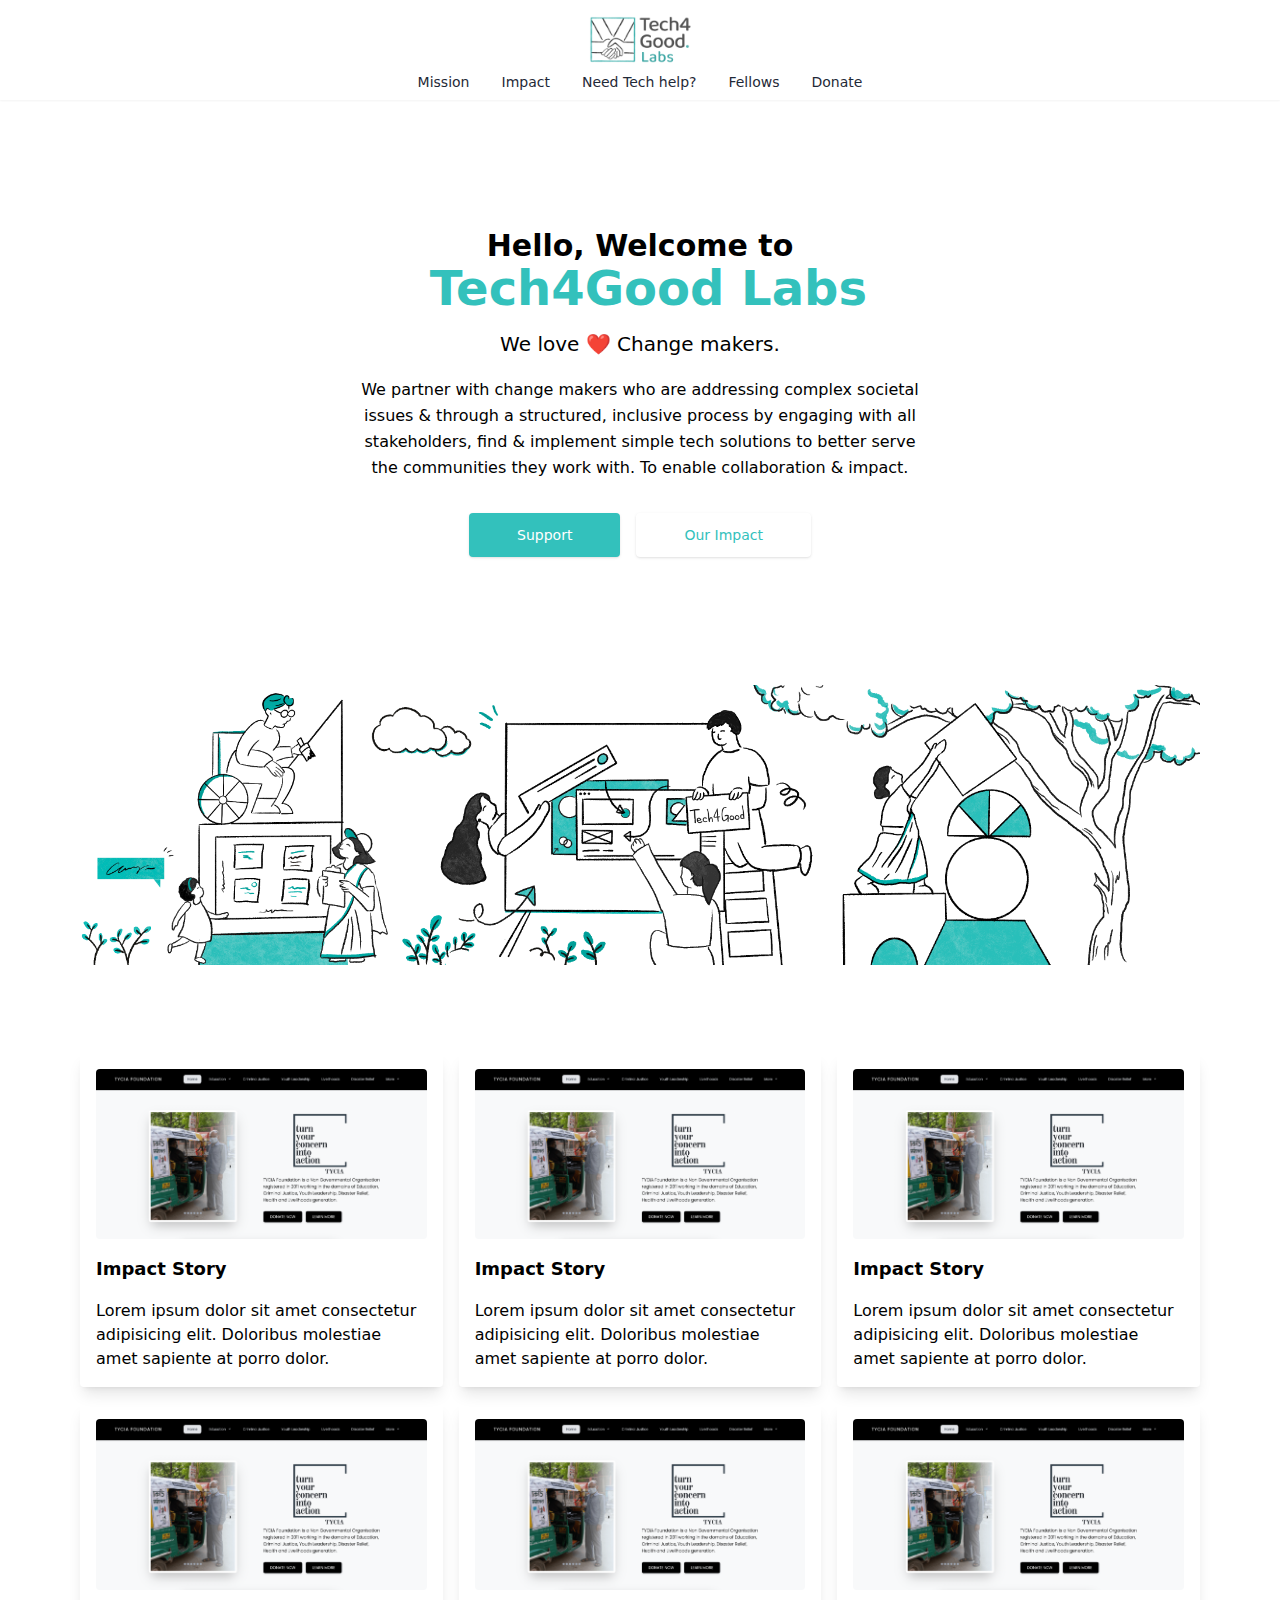
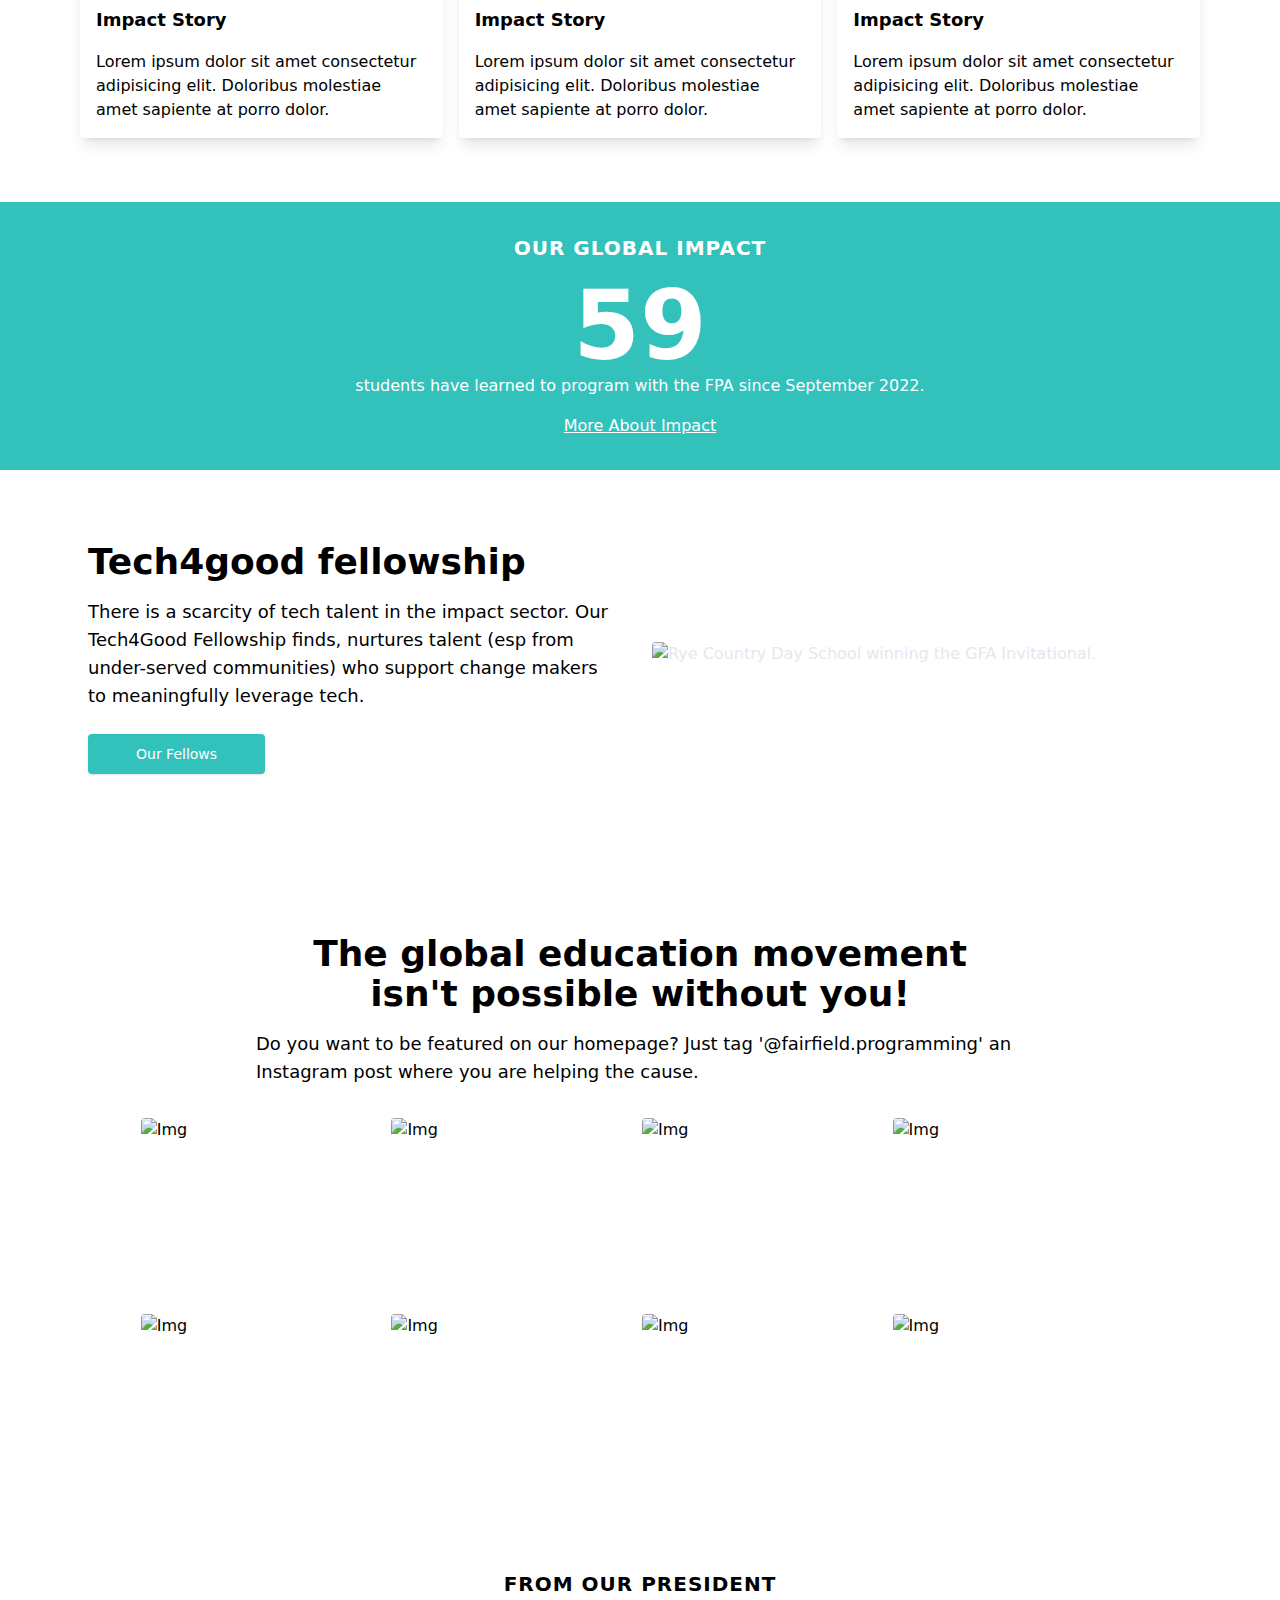
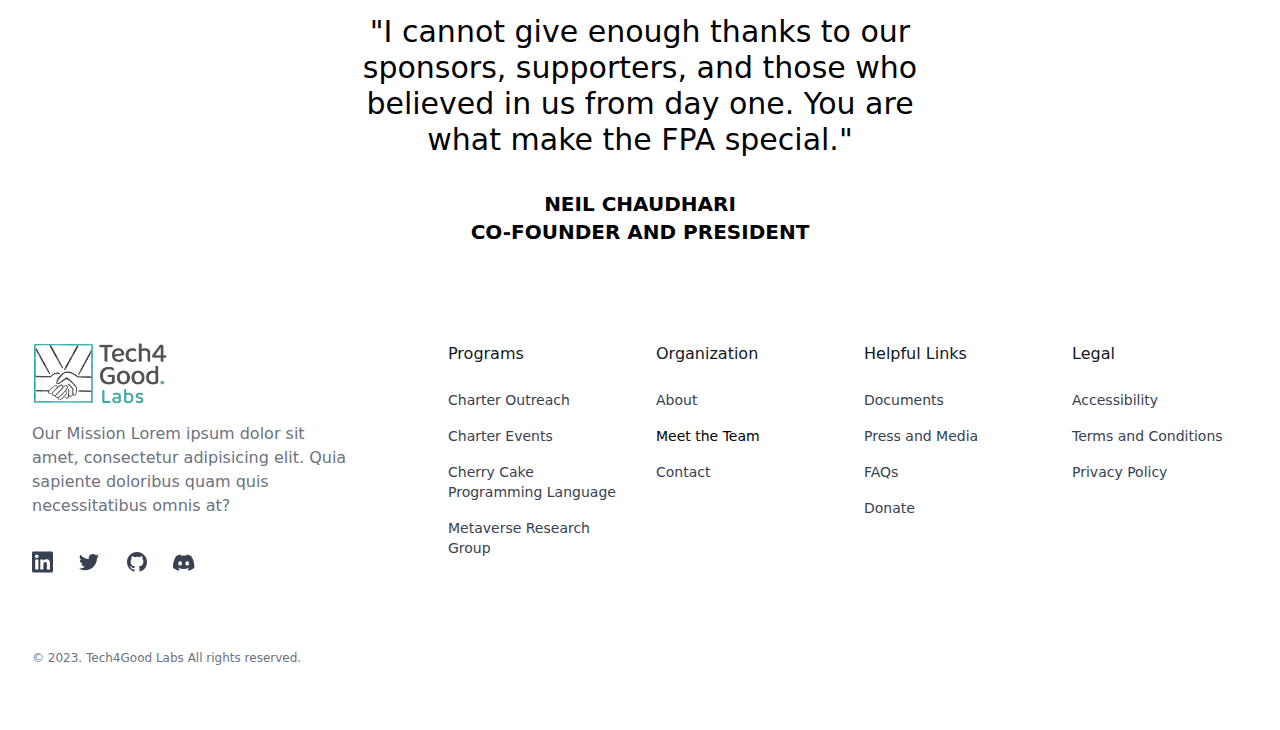
==== index.html @ e4989ae0 "padding" ====
<!doctype html>
<html lang="en">

<head>

  <meta charset="UTF-8">
  <meta http-equiv="X-UA-Compatible" content="IE=edge">
  <meta name="viewport" content="width=device-width, initial-scale=1.0">
  <meta name="description"
    content="" />

  <link href="styles.css" rel="stylesheet">

  <title>T4G</title>
  <link rel="icon" type="image/x-icon" href="public/Img/icon.png" />

</head>

<body>

  <div id="___gatsby">
    <div style="outline:none" tabindex="-1" id="gatsby-focus-wrapper">
      <!-- Header Section  -->

      <header aria-label="Site Header" class="shadow-sm">
        <div class="mx-auto max-w-screen-xl p-2">
          <div class="flex items-center justify-center">
            <a aria-current="page" class="" href="index.html"><img class="h-16 m-0 p-2" src="public/Img/T4G-Logo.png"
                alt="T4G Logo"></a>
          </div>

          <div class="flex items-center justify-center gap-4 lg:gap-10">
            <nav aria-label="Site Nav" class=" gap-4 text-sm font-medium flex md:gap-8">
              <a class="text-gray-800 no-underline" href="about.html">Mission</a>
              <a class="text-gray-800 no-underline" href="impact.html">Impact</a>
              <a class="text-gray-800 no-underline" href="https://t4glabs.discourse.group/" target="_blank">Need Tech
                help?</a>
                <a class="text-gray-800 no-underline" href="team.html" >Fellows</a>

              <a class="text-gray-800 no-underline" href="https://pages.razorpay.com/tech4goodfellowship"
                target="_blank">Donate</a>
            </nav>
          </div>

        </div>
      </header>

      <!-- Header Section  -->

      <main>
        <!-- Hero section  -->
        <section class="py-16">
          <div class="mx-auto max-w-screen-xl px-4 py-16 lg:flex  lg:items-center">
            <div class="mx-auto max-w-xl text-center">
              <h1 class="text-3xl font-extrabold sm:text-4xl ">Hello, Welcome to
                <strong class="font-extrabold text-active sm:block sm:text-5xl text-3xl">&nbsp;Tech4Good Labs</strong>
              </h1>
              <p class="mt-4 sm:text-xl sm:leading-relaxed">We love ❤️ Change makers.</p>
              <p class="mt-4 sm:text-lg sm:leading-relaxed">We partner with change makers who are addressing complex
                societal issues & through a structured, inclusive process by engaging with all stakeholders, find &
                implement simple tech solutions to better serve the communities they work with. To enable collaboration
                & impact.</p>

              <div class="mt-8 flex flex-wrap justify-center gap-4">
                <a class="block w-full rounded bg-active px-12 py-3 text-sm font-medium text-white shadow hover:bg-active focus:outline-none focus:ring active:bg-active sm:w-auto"
                  href="https://t4glabs.discourse.group/">Support</a>

                <a class="block w-full rounded px-12 py-3 text-sm font-medium text-active shadow hover:text-active focus:outline-none focus:ring active:text-active sm:w-auto"
                  href="/impact">Our Impact</a>
              </div>
            </div>
          </div>
        </section>
        <section>
          <div class="max-w-6xl mx-auto  px-4 grid">

            <div class="">
              <img class="w-full rounded" src="./public/Img/cover_v1.PNG" alt="Tech4GoodImg.">
            </div>

          </div>
        </section>
        <!-- Hero section  -->


<!-- Impact section  -->

<section>
  <div class="mx-auto max-w-6xl px-4 pb-8 flex flex-col py-16">

     
      <div class="grid gap-4 grid-cols-1 sm:grid-cols-2 md:grid-cols-3 mt-6">
          <a class="block w-full h-full" href="" target="_blank">
          <div class="rounded shadow-lg p-4 h-full flex flex-col">
              <img src="public/Img/impact-img.png" class= "rounded mb-4">
              <h3 class="text-lg font-bold">Impact Story</h3>

              <p class="text-md mt-4">Lorem ipsum dolor sit amet consectetur adipisicing elit. Doloribus molestiae amet sapiente at porro dolor.</p>
          </div>
          </a>
          <a class="block w-full h-full" href="" target="_blank">
            <div class="rounded shadow-lg p-4 h-full flex flex-col">
                <img src="public/Img/impact-img.png" class= "rounded mb-4">
                <h3 class="text-lg font-bold">Impact Story</h3>
    
                <p class="text-md mt-4">Lorem ipsum dolor sit amet consectetur adipisicing elit. Doloribus molestiae amet sapiente at porro dolor.</p>
            </div>
            </a>
            <a class="block w-full h-full" href="" target="_blank">
              <div class="rounded shadow-lg p-4 h-full flex flex-col">
                  <img src="public/Img/impact-img.png" class= "rounded mb-4">
                  <h3 class="text-lg font-bold">Impact Story</h3>
        
                  <p class="text-md mt-4">Lorem ipsum dolor sit amet consectetur adipisicing elit. Doloribus molestiae amet sapiente at porro dolor.</p>
              </div>
              </a>
              <a class="block w-full h-full" href="" target="_blank">
                <div class="rounded shadow-lg p-4 h-full flex flex-col">
                    <img src="public/Img/impact-img.png" class= "rounded mb-4">
                    <h3 class="text-lg font-bold">Impact Story</h3>
            
                    <p class="text-md mt-4">Lorem ipsum dolor sit amet consectetur adipisicing elit. Doloribus molestiae amet sapiente at porro dolor.</p>
                </div>
                </a>
                <a class="block w-full h-full" href="" target="_blank">
                  <div class="rounded shadow-lg p-4 h-full flex flex-col">
                      <img src="public/Img/impact-img.png" class= "rounded mb-4">
                      <h3 class="text-lg font-bold">Impact Story</h3>
              
                      <p class="text-md mt-4">Lorem ipsum dolor sit amet consectetur adipisicing elit. Doloribus molestiae amet sapiente at porro dolor.</p>
                  </div>
                  </a>    <a class="block w-full h-full" href="" target="_blank">
                    <div class="rounded shadow-lg p-4 h-full flex flex-col">
                        <img src="public/Img/impact-img.png" class= "rounded mb-4">
                        <h3 class="text-lg font-bold">Impact Story</h3>
                
                        <p class="text-md mt-4">Lorem ipsum dolor sit amet consectetur adipisicing elit. Doloribus molestiae amet sapiente at porro dolor.</p>
                    </div>
                    </a>
          
      </div>
  </div>
</section>

<!-- Impact section  -->


        <section class="bg-active w-full px-16 py-8">
          <div class="text-center">
            <h2 class="text-xl uppercase text-white font-bold tracking-wider mb-4">Our Global Impact</h2>
            <p class="text-8xl font-bold text-white">59</p>
            <p class="text-white">students have learned to program with the FPA since September 2022.</p><a
              class="block underline text-white mt-4" href="/impact">More About Impact</a>
          </div>
        </section>

        <section class="p-8 py-16">
          <div
            class="max-w-6xl mx-auto pb-16 px-4 grid grid-cols-1  sm:grid-cols-2 gap-6  justify-center items-center ">

            <div class="w-full p-2">
              <h2 class="font-bold text-4xl mb-4">Tech4good fellowship</h2>
              <p class="mb-2 text-lg">There is a scarcity of tech talent in the impact sector. Our Tech4Good Fellowship
                finds, nurtures talent (esp from under-served communities) who support change makers to meaningfully
                leverage tech.</p>
              <div class="mt-8 w-full">
                <a class=" w-full rounded bg-active px-12 py-3 text-sm font-medium text-white shadow hover:bg-active focus:outline-none   active:bg-active sm:w-auto"
                  href="https://t4glabs.discourse.group/u?cards=no&group=Tech4Good-Fellows&order=likes_received&period=all">Our Fellows</a>
              </div>
            </div>

            <div class=" text-slate-200"><img class="w-full rounded"
                src="https://bairesdev.mo.cloudinary.net/blog/2022/08/portrait-of-a-man-using-a-computer-in-a-modern-office-picture-id1344688156-1.jpg?tx=w_3840,q_auto"
                alt="Rye Country Day School winning the GFA Invitational.">
            </div>
          </div>

        </section>

        <section class="w-full px-4 py-8">
          <div class="max-w-3xl mx-auto mb-8">
            <h2 class="text-4xl max-w-2xl font-bold text-center w-full mb-4 mx-auto">The global education movement isn't
              possible without you!</h2>
            <p class="text-lg">Do you want to be featured on our homepage? Just tag '@fairfield.programming' an
              Instagram post where you are helping the cause.</p>
          </div>
          <div class="w-4/5 mx-auto grid sm:grid-cols-2 md:grid-cols-4 gap-1">
            <a aria-current="page" class="" href="/">
              <img class="rounded h-48 w-full object-cover"
                src="https://encrypted-tbn0.gstatic.com/images?q=tbn:ANd9GcQyBmlz9w34yzwgGfYbVXf6OV5OgppzzOgb1Q&usqp=CAU"
                alt="Img">
            </a>
            <a aria-current="page" class="" href="/">
              <img class="rounded h-48 w-full object-cover"
                src="https://encrypted-tbn0.gstatic.com/images?q=tbn:ANd9GcQyBmlz9w34yzwgGfYbVXf6OV5OgppzzOgb1Q&usqp=CAU"
                alt="Img">
            </a>
            <a aria-current="page" class="" href="/">
              <img class="rounded h-48 w-full object-cover"
                src="https://encrypted-tbn0.gstatic.com/images?q=tbn:ANd9GcQyBmlz9w34yzwgGfYbVXf6OV5OgppzzOgb1Q&usqp=CAU"
                alt="Img">
            </a>
            <a aria-current="page" class="" href="/"> <img class="rounded h-48 w-full object-cover"
                src="https://encrypted-tbn0.gstatic.com/images?q=tbn:ANd9GcQyBmlz9w34yzwgGfYbVXf6OV5OgppzzOgb1Q&usqp=CAU"
                alt="Img">
            </a>
            <a aria-current="page" class="" href="/"> <img class="rounded h-48 w-full object-cover"
                src="https://encrypted-tbn0.gstatic.com/images?q=tbn:ANd9GcQyBmlz9w34yzwgGfYbVXf6OV5OgppzzOgb1Q&usqp=CAU"
                alt="Img">
            </a>
            <a aria-current="page" class="" href="/">
              <img class="rounded h-48 w-full object-cover"
                src="https://encrypted-tbn0.gstatic.com/images?q=tbn:ANd9GcQyBmlz9w34yzwgGfYbVXf6OV5OgppzzOgb1Q&usqp=CAU"
                alt="Img">
            </a>
            <a aria-current="page" class="" href="/"> <img class="rounded h-48 w-full object-cover"
                src="https://encrypted-tbn0.gstatic.com/images?q=tbn:ANd9GcQyBmlz9w34yzwgGfYbVXf6OV5OgppzzOgb1Q&usqp=CAU"
                alt="Img">
            </a>
            <a aria-current="page" class="" href="/">
              <img class="rounded h-48 w-full object-cover"
                src="https://encrypted-tbn0.gstatic.com/images?q=tbn:ANd9GcQyBmlz9w34yzwgGfYbVXf6OV5OgppzzOgb1Q&usqp=CAU"
                alt="Img">
            </a>
          </div>
        </section>
        <section class="bg-white w-full px-16 py-8 flex align-center justify-center">
          <div class="text-center max-w-xl">
            <h2 class="text-xl uppercase text-black font-bold tracking-wider mb-4">From Our President</h2>
            <p class="text-3xl text-black font-light">"I cannot give enough thanks to our sponsors, supporters, and
              those who believed in us from day one. You are what make the FPA special."</p>
            <p class="text-xl font-black text-black mt-8 uppercase">Neil Chaudhari<br><b class="text-xl">Co-Founder and
                President</b></p>
          </div>
        </section>
      </main>


      <!-- Footer Section  -->
      <footer aria-label="Site Footer" class="bg-white">
        <div class="max-w-screen-xl px-4 py-16 mx-auto space-y-8 sm:px-6 lg:space-y-16 lg:px-8">
            <div class="grid grid-cols-1 gap-8 lg:grid-cols-3">
                <div>
                    <div class="text-teal-600"><img class="h-16" src="public/Img/T4G-Logo.png" alt="Tech4Good">
                    </div>
                    <p class="max-w-xs mt-4 text-gray-500 text-base">Our Mission Lorem ipsum dolor sit amet,
                        consectetur adipisicing
                        elit. Quia sapiente doloribus quam quis necessitatibus omnis at?</p>
                    <ul class="flex gap-6 mt-8">
                        <li>
                            <a class="text-gray-700 transition hover:opacity-75"
                                href="https://www.linkedin.com/company/t4glabs/" target="_blank" rel="noopener">
                                <span class="sr-only">Linkedin</span><svg class="sw-6 h-6" aria-hidden="true"
                                    focusable="false" data-prefix="fab" data-icon="linkedin" role="img"
                                    xmlns="http://www.w3.org/2000/svg" viewBox="0 0 448 512" data-fa-i2svg="">
                                    <path fill="currentColor"
                                        d="M416 32H31.9C14.3 32 0 46.5 0 64.3v383.4C0 465.5 14.3 480 31.9 480H416c17.6 0 32-14.5 32-32.3V64.3c0-17.8-14.4-32.3-32-32.3zM135.4 416H69V202.2h66.5V416zm-33.2-243c-21.3 0-38.5-17.3-38.5-38.5S80.9 96 102.2 96c21.2 0 38.5 17.3 38.5 38.5 0 21.3-17.2 38.5-38.5 38.5zm282.1 243h-66.4V312c0-24.8-.5-56.7-34.5-56.7-34.6 0-39.9 27-39.9 54.9V416h-66.4V202.2h63.7v29.2h.9c8.9-16.8 30.6-34.5 62.9-34.5 67.2 0 79.7 44.3 79.7 101.9V416z">
                                    </path>
                                </svg>
                            </a>
                        </li>
                        <li>
                            <a href="https://twitter.com/FairfieldCoding" target="_blank"
                                class="text-gray-700 transition hover:opacity-75"><span
                                    class="sr-only">Twitter</span><svg class="w-6 h-6" fill="currentColor"
                                    viewBox="0 0 24 24" aria-hidden="true">
                                    <path
                                        d="M8.29 20.251c7.547 0 11.675-6.253 11.675-11.675 0-.178 0-.355-.012-.53A8.348 8.348 0 0022 5.92a8.19 8.19 0 01-2.357.646 4.118 4.118 0 001.804-2.27 8.224 8.224 0 01-2.605.996 4.107 4.107 0 00-6.993 3.743 11.65 11.65 0 01-8.457-4.287 4.106 4.106 0 001.27 5.477A4.072 4.072 0 012.8 9.713v.052a4.105 4.105 0 003.292 4.022 4.095 4.095 0 01-1.853.07 4.108 4.108 0 003.834 2.85A8.233 8.233 0 012 18.407a11.616 11.616 0 006.29 1.84">
                                    </path>
                                </svg></a>
                        </li>

                        <li><a href="https://github.com/fairfield-programming/" target="_blank"
                                class="text-gray-700 transition hover:opacity-75"><span
                                    class="sr-only">GitHub</span><svg class="w-6 h-6" fill="currentColor"
                                    viewBox="0 0 24 24" aria-hidden="true">
                                    <path fill-rule="evenodd"
                                        d="M12 2C6.477 2 2 6.484 2 12.017c0 4.425 2.865 8.18 6.839 9.504.5.092.682-.217.682-.483 0-.237-.008-.868-.013-1.703-2.782.605-3.369-1.343-3.369-1.343-.454-1.158-1.11-1.466-1.11-1.466-.908-.62.069-.608.069-.608 1.003.07 1.531 1.032 1.531 1.032.892 1.53 2.341 1.088 2.91.832.092-.647.35-1.088.636-1.338-2.22-.253-4.555-1.113-4.555-4.951 0-1.093.39-1.988 1.029-2.688-.103-.253-.446-1.272.098-2.65 0 0 .84-.27 2.75 1.026A9.564 9.564 0 0112 6.844c.85.004 1.705.115 2.504.337 1.909-1.296 2.747-1.027 2.747-1.027.546 1.379.202 2.398.1 2.651.64.7 1.028 1.595 1.028 2.688 0 3.848-2.339 4.695-4.566 4.943.359.309.678.92.678 1.855 0 1.338-.012 2.419-.012 2.747 0 .268.18.58.688.482A10.019 10.019 0 0022 12.017C22 6.484 17.522 2 12 2z"
                                        clip-rule="evenodd"></path>
                                </svg></a>
                        </li>
                        <li><a href="https://discord.gg/qtu2MXGhcf" target="_blank"
                                class="text-gray-700 transition hover:opacity-75"><span
                                    class="sr-only">Discord</span><svg class="w-8 h-9" fill="currentColor"
                                    viewBox="0 0 24 24" aria-hidden="true">
                                    <path
                                        d="M13.545 2.907a13.227 13.227 0 0 0-3.257-1.011.05.05 0 0 0-.052.025c-.141.25-.297.577-.406.833a12.19 12.19 0 0 0-3.658 0 8.258 8.258 0 0 0-.412-.833.051.051 0 0 0-.052-.025c-1.125.194-2.22.534-3.257 1.011a.041.041 0 0 0-.021.018C.356 6.024-.213 9.047.066 12.032c.001.014.01.028.021.037a13.276 13.276 0 0 0 3.995 2.02.05.05 0 0 0 .056-.019c.308-.42.582-.863.818-1.329a.05.05 0 0 0-.01-.059.051.051 0 0 0-.018-.011 8.875 8.875 0 0 1-1.248-.595.05.05 0 0 1-.02-.066.051.051 0 0 1 .015-.019c.084-.063.168-.129.248-.195a.05.05 0 0 1 .051-.007c2.619 1.196 5.454 1.196 8.041 0a.052.052 0 0 1 .053.007c.08.066.164.132.248.195a.051.051 0 0 1-.004.085 8.254 8.254 0 0 1-1.249.594.05.05 0 0 0-.03.03.052.052 0 0 0 .003.041c.24.465.515.909.817 1.329a.05.05 0 0 0 .056.019 13.235 13.235 0 0 0 4.001-2.02.049.049 0 0 0 .021-.037c.334-3.451-.559-6.449-2.366-9.106a.034.034 0 0 0-.02-.019Zm-8.198 7.307c-.789 0-1.438-.724-1.438-1.612 0-.889.637-1.613 1.438-1.613.807 0 1.45.73 1.438 1.613 0 .888-.637 1.612-1.438 1.612Zm5.316 0c-.788 0-1.438-.724-1.438-1.612 0-.889.637-1.613 1.438-1.613.807 0 1.451.73 1.438 1.613 0 .888-.631 1.612-1.438 1.612Z">
                                    </path>
                                </svg></a>
                        </li>
                    </ul>
                </div>
                <div class="grid grid-cols-1 gap-8 sm:grid-cols-2 lg:col-span-2 lg:grid-cols-4">
                    <div>
                        <p class="font-medium text-gray-900">Programs</p>
                        <nav aria-label="Footer Navigation - Services" class="mt-6">
                            <ul class="space-y-4 text-sm">
                                <li><a class="text-gray-700 transition hover:opacity-75"
                                        href="">Charter Outreach</a></li>
                                <li><a class="text-gray-700 transition hover:opacity-75"
                                        href="">Charter Events</a></li>
                                <li><a class="text-gray-700 transition hover:opacity-75"
                                        href="">Cherry Cake Programming Language</a></li>
                                <li><a class="text-gray-700 transition hover:opacity-75"
                                        href="">Metaverse Research Group</a></li>
                            </ul>
                        </nav>
                    </div>
                    <div>
                        <p class="font-medium text-gray-900">Organization</p>
                        <nav aria-label="Footer Navigation - Organization" class="mt-6">
                            <ul class="space-y-4 text-sm">
                                <li><a class="text-gray-700 transition hover:opacity-75"
                                        href="about.html">About</a></li>
                                <li><a aria-current="page" class="" href="team.html">Meet the Team</a></li>
                                <li><a class="text-gray-700 transition hover:opacity-75"
                                        href="">Contact</a></li>
                            </ul>
                        </nav>
                    </div>
                    <div>
                        <p class="font-medium text-gray-900">Helpful Links</p>
                        <nav aria-label="Footer Navigation - Company" class="mt-6">
                            <ul class="space-y-4 text-sm">
                                <li><a class="text-gray-700 transition hover:opacity-75"
                                        href="documents.html">Documents</a></li>
                                <li><a class="text-gray-700 transition hover:opacity-75" href="">Press and
                                        Media</a></li>
                                <li><a class="text-gray-700 transition hover:opacity-75" href="faq.html">FAQs</a>
                                </li>
                                <li><a class="text-gray-700 transition hover:opacity-75"
                                        href="https://pages.razorpay.com/tech4goodfellowship">Donate</a></li>
                            </ul>
                        </nav>
                    </div>
                    <div>
                        <p class="font-medium text-gray-900">Legal</p>
                        <nav aria-label="Footer Navigation - Legal" class="mt-6">
                            <ul class="space-y-4 text-sm">
                                <li><a class="text-gray-700 transition hover:opacity-75"
                                        href="">Accessibility</a></li>
                                <li><a class="text-gray-700 transition hover:opacity-75" href="">Terms and
                                        Conditions</a></li>
                                <li><a class="text-gray-700 transition hover:opacity-75" href="">Privacy
                                        Policy</a></li>
                            </ul>
                        </nav>
                    </div>
                </div>
            </div>
            <p class="text-xs text-gray-500">© 2023. Tech4Good Labs All rights reserved.</p>

        </div>
    </footer>


      <!-- <footer aria-label="Site Footer" class="bg-white">
        <div class="max-w-screen-xl px-4 py-16 mx-auto space-y-8 sm:px-6 lg:space-y-16 lg:px-8">
          <div class="grid grid-cols-1 gap-8 lg:grid-cols-3">
            <div>
              <div class="text-teal-600"><img class="h-16" src="public/Img/T4G-Logo.png"
                  alt="Tech4Good"></div>
              <p class="max-w-xs mt-4 text-gray-500 text-base">Our Mission Lorem ipsum dolor sit amet, consectetur adipisicing
                elit. Quia sapiente doloribus quam quis necessitatibus omnis at?</p>
              <ul class="flex gap-6 mt-8">
                <li>
                  <a class="text-gray-700 transition hover:opacity-75" href="https://www.linkedin.com/company/t4glabs/"
                    target="_blank" rel="noopener">
                    <span class="sr-only">Linkedin</span><svg class="sw-6 h-6" aria-hidden="true" focusable="false"
                      data-prefix="fab" data-icon="linkedin" role="img" xmlns="http://www.w3.org/2000/svg"
                      viewBox="0 0 448 512" data-fa-i2svg="">
                      <path fill="currentColor"
                        d="M416 32H31.9C14.3 32 0 46.5 0 64.3v383.4C0 465.5 14.3 480 31.9 480H416c17.6 0 32-14.5 32-32.3V64.3c0-17.8-14.4-32.3-32-32.3zM135.4 416H69V202.2h66.5V416zm-33.2-243c-21.3 0-38.5-17.3-38.5-38.5S80.9 96 102.2 96c21.2 0 38.5 17.3 38.5 38.5 0 21.3-17.2 38.5-38.5 38.5zm282.1 243h-66.4V312c0-24.8-.5-56.7-34.5-56.7-34.6 0-39.9 27-39.9 54.9V416h-66.4V202.2h63.7v29.2h.9c8.9-16.8 30.6-34.5 62.9-34.5 67.2 0 79.7 44.3 79.7 101.9V416z">
                      </path>
                    </svg>
                  </a>
                </li>
                <li>
                  <a href="https://twitter.com/FairfieldCoding" target="_blank"
                    class="text-gray-700 transition hover:opacity-75"><span class="sr-only">Twitter</span><svg
                      class="w-6 h-6" fill="currentColor" viewBox="0 0 24 24" aria-hidden="true">
                      <path
                        d="M8.29 20.251c7.547 0 11.675-6.253 11.675-11.675 0-.178 0-.355-.012-.53A8.348 8.348 0 0022 5.92a8.19 8.19 0 01-2.357.646 4.118 4.118 0 001.804-2.27 8.224 8.224 0 01-2.605.996 4.107 4.107 0 00-6.993 3.743 11.65 11.65 0 01-8.457-4.287 4.106 4.106 0 001.27 5.477A4.072 4.072 0 012.8 9.713v.052a4.105 4.105 0 003.292 4.022 4.095 4.095 0 01-1.853.07 4.108 4.108 0 003.834 2.85A8.233 8.233 0 012 18.407a11.616 11.616 0 006.29 1.84">
                      </path>
                    </svg></a>
                </li>

                <li><a href="https://github.com/fairfield-programming/" target="_blank"
                    class="text-gray-700 transition hover:opacity-75"><span class="sr-only">GitHub</span><svg
                      class="w-6 h-6" fill="currentColor" viewBox="0 0 24 24" aria-hidden="true">
                      <path fill-rule="evenodd"
                        d="M12 2C6.477 2 2 6.484 2 12.017c0 4.425 2.865 8.18 6.839 9.504.5.092.682-.217.682-.483 0-.237-.008-.868-.013-1.703-2.782.605-3.369-1.343-3.369-1.343-.454-1.158-1.11-1.466-1.11-1.466-.908-.62.069-.608.069-.608 1.003.07 1.531 1.032 1.531 1.032.892 1.53 2.341 1.088 2.91.832.092-.647.35-1.088.636-1.338-2.22-.253-4.555-1.113-4.555-4.951 0-1.093.39-1.988 1.029-2.688-.103-.253-.446-1.272.098-2.65 0 0 .84-.27 2.75 1.026A9.564 9.564 0 0112 6.844c.85.004 1.705.115 2.504.337 1.909-1.296 2.747-1.027 2.747-1.027.546 1.379.202 2.398.1 2.651.64.7 1.028 1.595 1.028 2.688 0 3.848-2.339 4.695-4.566 4.943.359.309.678.92.678 1.855 0 1.338-.012 2.419-.012 2.747 0 .268.18.58.688.482A10.019 10.019 0 0022 12.017C22 6.484 17.522 2 12 2z"
                        clip-rule="evenodd"></path>
                    </svg></a>
                </li>
                <li><a href="https://discord.gg/qtu2MXGhcf" target="_blank"
                    class="text-gray-700 transition hover:opacity-75"><span class="sr-only">Discord</span><svg
                      class="w-8 h-9" fill="currentColor" viewBox="0 0 24 24" aria-hidden="true">
                      <path
                        d="M13.545 2.907a13.227 13.227 0 0 0-3.257-1.011.05.05 0 0 0-.052.025c-.141.25-.297.577-.406.833a12.19 12.19 0 0 0-3.658 0 8.258 8.258 0 0 0-.412-.833.051.051 0 0 0-.052-.025c-1.125.194-2.22.534-3.257 1.011a.041.041 0 0 0-.021.018C.356 6.024-.213 9.047.066 12.032c.001.014.01.028.021.037a13.276 13.276 0 0 0 3.995 2.02.05.05 0 0 0 .056-.019c.308-.42.582-.863.818-1.329a.05.05 0 0 0-.01-.059.051.051 0 0 0-.018-.011 8.875 8.875 0 0 1-1.248-.595.05.05 0 0 1-.02-.066.051.051 0 0 1 .015-.019c.084-.063.168-.129.248-.195a.05.05 0 0 1 .051-.007c2.619 1.196 5.454 1.196 8.041 0a.052.052 0 0 1 .053.007c.08.066.164.132.248.195a.051.051 0 0 1-.004.085 8.254 8.254 0 0 1-1.249.594.05.05 0 0 0-.03.03.052.052 0 0 0 .003.041c.24.465.515.909.817 1.329a.05.05 0 0 0 .056.019 13.235 13.235 0 0 0 4.001-2.02.049.049 0 0 0 .021-.037c.334-3.451-.559-6.449-2.366-9.106a.034.034 0 0 0-.02-.019Zm-8.198 7.307c-.789 0-1.438-.724-1.438-1.612 0-.889.637-1.613 1.438-1.613.807 0 1.45.73 1.438 1.613 0 .888-.637 1.612-1.438 1.612Zm5.316 0c-.788 0-1.438-.724-1.438-1.612 0-.889.637-1.613 1.438-1.613.807 0 1.451.73 1.438 1.613 0 .888-.631 1.612-1.438 1.612Z">
                      </path>
                    </svg></a>
                </li>
              </ul>
            </div>
            <div class="grid grid-cols-1 gap-8 sm:grid-cols-2 lg:col-span-2 lg:grid-cols-3">
              <div>
                <p class="font-medium text-gray-900">Contact</p>
                <nav aria-label="Footer Navigation - Services" class="mt-6">
                  <p class="max-w-xs mt-4 text-gray-700 text-sm">T4G IMPACT TECH FOUNDATION, 91 Springboard Business Hub
                  </p>
                  <p class="max-w-xs mt-4 text-gray-700 text-sm">Private Limited, 45/3, 1st Floor, Gopala Krishna</p>
                  <p class="max-w-xs mt-4 text-gray-700 text-sm">Complex, Residency Road, Bangalore – 560 025 </p>
                  <p class="max-w-xs mt-4 text-gray-900 text-base">Reach us at </p>
                  <p class="max-w-xs text-gray-700 text-sm"> arunabha@t4glabs.org .</p>

                </nav>
              </div>

              <div>
                <p class="font-medium text-gray-900">Helpful Links</p>
                <nav aria-label="Footer Navigation - Legal" class="mt-6">
                  <ul class="space-y-4 text-sm">
                    <li><a class="text-gray-700 transition hover:opacity-75"
                        href="https://t4glabs.discourse.group/">Join Tech4Good forum</a>
                    </li>
                    <li><a class="text-gray-700 transition hover:opacity-75"
                        href="https://t4glabs.discourse.group/u?cards=yes&group=Tech4Good-Fellows">Meet Tech4Good
                        fellows</a></li>
                    <li><a class="text-gray-700 transition hover:opacity-75"
                        href="https://t4glabs.frappe.cloud/">Earlier Website Version</a></li>

                    <li><a class="text-gray-700 transition hover:opacity-75" href="https://www.pupilfirst.org/">Thank U
                        pupilfirst Team</a></li>
                    <li><a class="text-gray-700 transition hover:opacity-75"
                        href="https://pages.razorpay.com/tech4goodfellowship">Donate</a></li>
                  </ul>
                </nav>
              </div>

              <div>
                <p class="font-medium text-gray-900">Legal</p>
                <nav aria-label="Footer Navigation - Legal" class="mt-6">
                  <ul class="space-y-4 text-sm">
                    <li><a class="text-gray-700 transition hover:opacity-75" href="/accessibility">Accessibility</a>
                    </li>
                    <li><a class="text-gray-700 transition hover:opacity-75" href="/terms">Terms and Conditions</a></li>
                    <li><a class="text-gray-700 transition hover:opacity-75" href="/privacy">Privacy Policy</a></li>
                  </ul>
                </nav>
              </div>

            </div>
          </div>
          <p class="text-xs text-gray-500">© 2023. Tech4Good Labs All rights reserved.</p>
        </div>
      </footer> -->
      <!-- Footer Section  -->

    </div>
    <div id="gatsby-announcer"
      style="position:absolute;top:0;width:1px;height:1px;padding:0;overflow:hidden;clip:rect(0, 0, 0, 0);white-space:nowrap;border:0"
      aria-live="assertive" aria-atomic="true">Navigated to With Your Help,&nbsp;Everyone Can Learn.</div>
  </div>
</body>




</html>
---- styles.css ----
*,
:after,
:before {
    border: 0 solid #e5e7eb;
    box-sizing: border-box
}

:after,
:before {
    --tw-content: ""
}

html {
    -webkit-text-size-adjust: 100%;
    font-feature-settings: normal;
    font-family: ui-sans-serif, system-ui, -apple-system, BlinkMacSystemFont, Segoe UI, Roboto, Helvetica Neue, Arial, Noto Sans, sans-serif, Apple Color Emoji, Segoe UI Emoji, Segoe UI Symbol, Noto Color Emoji;
    line-height: 1.5;
    -moz-tab-size: 4;
    -o-tab-size: 4;
    tab-size: 4
}

body {
    line-height: inherit;
    margin: 0
}

hr {
    border-top-width: 1px;
    color: inherit;
    height: 0
}

abbr:where([title]) {
    -webkit-text-decoration: underline dotted;
    text-decoration: underline dotted
}

h1,
h2,
h3,
h4,
h5,
h6 {
    font-size: inherit;
    font-weight: inherit
}

a {
    color: inherit;
    text-decoration: inherit
}

b,
strong {
    font-weight: bolder
}

code,
kbd,
pre,
samp {
    font-family: ui-monospace, SFMono-Regular, Menlo, Monaco, Consolas, Liberation Mono, Courier New, monospace;
    font-size: 1em
}

small {
    font-size: 80%
}

sub,
sup {
    font-size: 75%;
    line-height: 0;
    position: relative;
    vertical-align: baseline
}

sub {
    bottom: -.25em
}

sup {
    top: -.5em
}

table {
    border-collapse: collapse;
    border-color: inherit;
    text-indent: 0
}

button,
input,
optgroup,
select,
textarea {
    color: inherit;
    font-family: inherit;
    font-size: 100%;
    font-weight: inherit;
    line-height: inherit;
    margin: 0;
    padding: 0
}

button,
select {
    text-transform: none
}

[type=button],
[type=reset],
[type=submit],
button {
    -webkit-appearance: button;
    background-color: transparent;
    background-image: none
}

:-moz-focusring {
    outline: auto
}

:-moz-ui-invalid {
    box-shadow: none
}

progress {
    vertical-align: baseline
}

::-webkit-inner-spin-button,
::-webkit-outer-spin-button {
    height: auto
}

[type=search] {
    -webkit-appearance: textfield;
    outline-offset: -2px
}

::-webkit-search-decoration {
    -webkit-appearance: none
}

::-webkit-file-upload-button {
    -webkit-appearance: button;
    font: inherit
}

summary {
    display: list-item
}

blockquote,
dd,
dl,
figure,
h1,
h2,
h3,
h4,
h5,
h6,
hr,
p,
pre {
    margin: 0
}

fieldset {
    margin: 0
}

fieldset,
legend {
    padding: 0
}

menu,
ol,
ul {
    list-style: none;
    margin: 0;
    padding: 0
}

textarea {
    resize: vertical
}

input::-moz-placeholder,
textarea::-moz-placeholder {
    color: #9ca3af;
    opacity: 1
}

input::placeholder,
textarea::placeholder {
    color: #9ca3af;
    opacity: 1
}

[role=button],
button {
    cursor: pointer
}

:disabled {
    cursor: default
}

audio,
canvas,
embed,
iframe,
img,
object,
svg,
video {
    display: block;
    vertical-align: middle
}

img,
video {
    height: auto;
    max-width: 100%
}

[hidden] {
    display: none
}

*,
:after,
:before {
    --tw-border-spacing-x: 0;
    --tw-border-spacing-y: 0;
    --tw-translate-x: 0;
    --tw-translate-y: 0;
    --tw-rotate: 0;
    --tw-skew-x: 0;
    --tw-skew-y: 0;
    --tw-scale-x: 1;
    --tw-scale-y: 1;
    --tw-pan-x: ;
    --tw-pan-y: ;
    --tw-pinch-zoom: ;
    --tw-scroll-snap-strictness: proximity;
    --tw-ordinal: ;
    --tw-slashed-zero: ;
    --tw-numeric-figure: ;
    --tw-numeric-spacing: ;
    --tw-numeric-fraction: ;
    --tw-ring-inset: ;
    --tw-ring-offset-width: 0px;
    --tw-ring-offset-color: #fff;
    --tw-ring-color: rgba(59, 130, 246, .5);
    --tw-ring-offset-shadow: 0 0 #0000;
    --tw-ring-shadow: 0 0 #0000;
    --tw-shadow: 0 0 #0000;
    --tw-shadow-colored: 0 0 #0000;
    --tw-blur: ;
    --tw-brightness: ;
    --tw-contrast: ;
    --tw-grayscale: ;
    --tw-hue-rotate: ;
    --tw-invert: ;
    --tw-saturate: ;
    --tw-sepia: ;
    --tw-drop-shadow: ;
    --tw-backdrop-blur: ;
    --tw-backdrop-brightness: ;
    --tw-backdrop-contrast: ;
    --tw-backdrop-grayscale: ;
    --tw-backdrop-hue-rotate: ;
    --tw-backdrop-invert: ;
    --tw-backdrop-opacity: ;
    --tw-backdrop-saturate: ;
    --tw-backdrop-sepia:
}

::backdrop {
    --tw-border-spacing-x: 0;
    --tw-border-spacing-y: 0;
    --tw-translate-x: 0;
    --tw-translate-y: 0;
    --tw-rotate: 0;
    --tw-skew-x: 0;
    --tw-skew-y: 0;
    --tw-scale-x: 1;
    --tw-scale-y: 1;
    --tw-pan-x: ;
    --tw-pan-y: ;
    --tw-pinch-zoom: ;
    --tw-scroll-snap-strictness: proximity;
    --tw-ordinal: ;
    --tw-slashed-zero: ;
    --tw-numeric-figure: ;
    --tw-numeric-spacing: ;
    --tw-numeric-fraction: ;
    --tw-ring-inset: ;
    --tw-ring-offset-width: 0px;
    --tw-ring-offset-color: #fff;
    --tw-ring-color: rgba(55, 223, 226, 0.5);
    --tw-ring-offset-shadow: 0 0 #0000;
    --tw-ring-shadow: 0 0 #0000;
    --tw-shadow: 0 0 #0000;
    --tw-shadow-colored: 0 0 #0000;
    --tw-blur: ;
    --tw-brightness: ;
    --tw-contrast: ;
    --tw-grayscale: ;
    --tw-hue-rotate: ;
    --tw-invert: ;
    --tw-saturate: ;
    --tw-sepia: ;
    --tw-drop-shadow: ;
    --tw-backdrop-blur: ;
    --tw-backdrop-brightness: ;
    --tw-backdrop-contrast: ;
    --tw-backdrop-grayscale: ;
    --tw-backdrop-hue-rotate: ;
    --tw-backdrop-invert: ;
    --tw-backdrop-opacity: ;
    --tw-backdrop-saturate: ;
    --tw-backdrop-sepia:
}

.sr-only {
    clip: rect(0, 0, 0, 0);
    border-width: 0;
    height: 1px;
    margin: -1px;
    overflow: hidden;
    padding: 0;
    position: absolute;
    white-space: nowrap;
    width: 1px
}

.pointer-events-none {
    pointer-events: none
}

.absolute {
    position: absolute
}

.relative {
    position: relative
}

.inset-y-0 {
    bottom: 0;
    top: 0
}

.left-0 {
    left: 0
}

.m-4 {
    margin: 1rem
}

.m-0 {
    margin: 0
}

.my-2 {
    margin-bottom: .5rem;
    margin-top: .5rem
}

.mx-auto {
    margin-left: auto;
    margin-right: auto
}

.ml-1 {
    margin-left: .25rem
}

.mt-4 {
    margin-top: 1rem
}

.mb-4 {
    margin-bottom: 1rem
}

.ml-1\.5 {
    margin-left: .375rem
}

.mb-2 {
    margin-bottom: .5rem
}

.mt-8 {
    margin-top: 2rem
}

.mt-16 {
    margin-top: 4rem
}

.mb-8 {
    margin-bottom: 2rem
}

.mb-16 {
    margin-bottom: 4rem
}

.mt-6 {
    margin-top: 1.5rem
}

.block {
    display: block
}

.flex {
    display: flex
}

.grid {
    display: grid
}

.hidden {
    display: none
}

.h-5 {
    height: 1.25rem
}

.h-full {
    height: 100%
}

.h-48 {
    height: 12rem
}

.h-16 {
    height: 4rem
}

.h-6 {
    height: 1.5rem
}

.h-9 {
    height: 2.25rem
}

.w-full {
    width: 100%
}

.w-5 {
    width: 1.25rem
}

.w-1\/3 {
    width: 33.333333%
}

.w-4\/5 {
    width: 80%
}

.w-\[20rem\] {
    width: 20rem
}

.w-2\/3 {
    width: 66.666667%
}

.w-6 {
    width: 1.5rem
}

.w-8 {
    width: 2rem
}

.w-min {
    width: -moz-min-content;
    width: min-content
}

.w-1\/2 {
    width: 50%
}

.max-w-sm {
    max-width: 24rem
}

.max-w-screen-xl {
    max-width: 1280px
}

.max-w-4xl {
    max-width: 56rem
}

.max-w-6xl {
    max-width: 72rem
}

.max-w-5xl {
    max-width: 64rem
}

.max-w-xl {
    max-width: 36rem
}

.max-w-3xl {
    max-width: 48rem
}

.max-w-2xl {
    max-width: 42rem
}

.max-w-xs {
    max-width: 20rem
}

.flex-shrink-0 {
    flex-shrink: 0
}

.cursor-pointer {
    cursor: pointer
}

.list-disc {
    list-style-type: disc
}

.grid-cols-1 {
    grid-template-columns: repeat(1, minmax(0, 1fr))
}

.flex-row {
    flex-direction: row
}

.flex-col {
    flex-direction: column
}

.flex-wrap {
    flex-wrap: wrap
}

.items-center {
    align-items: center
}

.justify-center {
    justify-content: center
}

.justify-between {
    justify-content: space-between
}

.gap-4 {
    gap: 1rem
}

.gap-8 {
    gap: 2rem
}

.gap-1 {
    gap: .25rem
}

.gap-6 {
    gap: 1.5rem
}

.space-y-4>:not([hidden])~:not([hidden]) {
    --tw-space-y-reverse: 0;
    margin-bottom: calc(1rem*var(--tw-space-y-reverse));
    margin-top: calc(1rem*(1 - var(--tw-space-y-reverse)))
}

.space-y-8>:not([hidden])~:not([hidden]) {
    --tw-space-y-reverse: 0;
    margin-bottom: calc(2rem*var(--tw-space-y-reverse));
    margin-top: calc(2rem*(1 - var(--tw-space-y-reverse)))
}

.overflow-hidden {
    overflow: hidden
}

.rounded {
    border-radius: .25rem
}

.rounded-lg {
    border-radius: .5rem
}

.rounded-full {
    border-radius: 9999px
}

.border {
    border-width: 1px
}

.border-b-2 {
    border-bottom-width: 2px
}

.border-gray-300 {
    --tw-border-opacity: 1;
    border-color: rgb(209 213 219/var(--tw-border-opacity))
}

.bg-gray-50 {
    --tw-bg-opacity: 1;
    background-color: rgb(249 250 251/var(--tw-bg-opacity))
}

.bg-active {
    --tw-bg-opacity: 1;
    /* background-color: rgb(79 113 237/var(--tw-bg-opacity)) */
    background-color: #33C1BC;
}

.bg-white {
    --tw-bg-opacity: 1;
    background-color: rgb(255 255 255/var(--tw-bg-opacity))
}

.bg-slate-100 {
    --tw-bg-opacity: 1;
    background-color: rgb(241 245 249/var(--tw-bg-opacity))
}

.object-cover {
    -o-object-fit: cover;
    object-fit: cover
}

.p-4 {
    padding: 1rem
}

.p-2\.5 {
    padding: .625rem
}

.p-2 {
    padding: .5rem
}

.p-8 {
    padding: 2rem
}

.p-0 {
    padding: 0
}

.px-6 {
    padding-left: 1.5rem;
    padding-right: 1.5rem
}

.py-4 {
    padding-bottom: 1rem;
    padding-top: 1rem
}

.px-4 {
    padding-left: 1rem;
    padding-right: 1rem
}

.py-48 {
    padding-bottom: 12rem;
    padding-top: 12rem
}

.py-16 {
    padding-bottom: 4rem;
    padding-top: 4rem
}

.px-12 {
    padding-left: 3rem;
    padding-right: 3rem
}

.py-3 {
    padding-bottom: .75rem;
    padding-top: .75rem
}

.px-16 {
    padding-left: 4rem;
    padding-right: 4rem
}

.py-8 {
    padding-bottom: 2rem;
    padding-top: 2rem
}

.pb-16 {
    padding-bottom: 4rem
}

.pl-3 {
    padding-left: .75rem
}

.pl-10 {
    padding-left: 2.5rem
}

.text-center {
    text-align: center
}

.text-6xl {
    font-size: 3.75rem;
    line-height: 1
}

.text-lg {
    font-size: 1.125rem;
    line-height: 1.75rem
}

.text-3xl {
    font-size: 1.875rem;
    line-height: 2.25rem
}

.text-xl {
    font-size: 1.25rem;
    line-height: 1.75rem
}

.text-4xl {
    font-size: 2.25rem;
    line-height: 2.5rem
}

.text-sm {
    font-size: .875rem;
    line-height: 1.25rem
}

.text-8xl {
    font-size: 6rem;
    line-height: 1
}

.text-xs {
    font-size: .75rem;
    line-height: 1rem
}

.text-2xl {
    font-size: 1.5rem;
    line-height: 2rem
}

.font-light {
    font-weight: 300
}

.font-medium {
    font-weight: 500
}

.font-extrabold {
    font-weight: 800
}

.font-bold {
    font-weight: 700
}

.font-black {
    font-weight: 900
}

.uppercase {
    text-transform: uppercase
}

.leading-relaxed {
    line-height: 1.625
}

.tracking-wider {
    letter-spacing: .05em
}

.text-gray-500 {
    --tw-text-opacity: 1;
    color: rgb(107 114 128/var(--tw-text-opacity))
}

.text-gray-800 {
    --tw-text-opacity: 1;
    color: rgb(31 41 55/var(--tw-text-opacity))
}

.text-orange-400 {
    --tw-text-opacity: 1;
    color: rgb(251 146 60/var(--tw-text-opacity))
}

.text-sky-400 {
    --tw-text-opacity: 1;
    color: rgb(56 189 248/var(--tw-text-opacity))
}

.text-gray-900 {
    --tw-text-opacity: 1;
    color: rgb(17 24 39/var(--tw-text-opacity))
}

.text-gray-700 {
    --tw-text-opacity: 1;
    color: rgb(55 65 81/var(--tw-text-opacity))
}

.text-white {
    --tw-text-opacity: 1;
    color: rgb(255 255 255/var(--tw-text-opacity))
}

.text-active {
    --tw-text-opacity: 1;
    color: #33C1BC;
    /* color: rgb(79 113 237/var(--tw-text-opacity)) */
}

.text-slate-200 {
    --tw-text-opacity: 1;
    color: rgb(226 232 240/var(--tw-text-opacity))
}

.text-black {
    --tw-text-opacity: 1;
    color: rgb(0 0 0/var(--tw-text-opacity))
}

.text-teal-600 {
    --tw-text-opacity: 1;
    color: rgb(13 148 136/var(--tw-text-opacity))
}

.text-opacity-75 {
    --tw-text-opacity: 0.75
}

.underline {
    text-decoration-line: underline
}

.no-underline {
    text-decoration-line: none
}

.shadow-lg {
    --tw-shadow: 0 10px 15px -3px rgba(0, 0, 0, .1), 0 4px 6px -4px rgba(0, 0, 0, .1);
    --tw-shadow-colored: 0 10px 15px -3px var(--tw-shadow-color), 0 4px 6px -4px var(--tw-shadow-color)
}

.shadow,
.shadow-lg {
    box-shadow: var(--tw-ring-offset-shadow, 0 0 #0000), var(--tw-ring-shadow, 0 0 #0000), var(--tw-shadow)
}

.shadow {
    --tw-shadow: 0 1px 3px 0 rgba(0, 0, 0, .1), 0 1px 2px -1px rgba(0, 0, 0, .1);
    --tw-shadow-colored: 0 1px 3px 0 var(--tw-shadow-color), 0 1px 2px -1px var(--tw-shadow-color)
}

.shadow-sm {
    --tw-shadow: 0 1px 2px 0 rgba(0, 0, 0, .05);
    --tw-shadow-colored: 0 1px 2px 0 var(--tw-shadow-color);
    box-shadow: var(--tw-ring-offset-shadow, 0 0 #0000), var(--tw-ring-shadow, 0 0 #0000), var(--tw-shadow)
}

.filter {
    filter: var(--tw-blur) var(--tw-brightness) var(--tw-contrast) var(--tw-grayscale) var(--tw-hue-rotate) var(--tw-invert) var(--tw-saturate) var(--tw-sepia) var(--tw-drop-shadow)
}

.transition {
    transition-duration: .15s;
    transition-property: color, background-color, border-color, text-decoration-color, fill, stroke, opacity, box-shadow, transform, filter, -webkit-backdrop-filter;
    transition-property: color, background-color, border-color, text-decoration-color, fill, stroke, opacity, box-shadow, transform, filter, backdrop-filter;
    transition-property: color, background-color, border-color, text-decoration-color, fill, stroke, opacity, box-shadow, transform, filter, backdrop-filter, -webkit-backdrop-filter;
    transition-timing-function: cubic-bezier(.4, 0, .2, 1)
}

.duration-300 {
    transition-duration: .3s
}

.breadcrumb__list {
    display: flex;
    gap: .5rem;
    padding: .4rem
}

.breadcrumb__item {
    color: #999 !important;
    font-weight: 400
}

.breadcrumb__link:hover {
    text-decoration: underline
}

.breadcrumb__link__active {
    /* color: #4f71ed; */
    color: #33C1BC;
    font-weight: 500
}

.hover\:bg-active:hover {
    --tw-bg-opacity: 1;
    background-color: #33C1BC   ;
    /* background-color: rgb(79 113 237/var(--tw-bg-opacity)) */
}

.hover\:text-sky-500:hover {
    --tw-text-opacity: 1;
    color: rgb(14 165 233/var(--tw-text-opacity))
}

.hover\:text-active:hover {
    --tw-text-opacity: 1;
    /* color: rgb(79 113 237/var(--tw-text-opacity)) */
    color: #33C1BC ;
}

.hover\:underline:hover {
    text-decoration-line: underline
}

.hover\:opacity-75:hover {
    opacity: .75
}

.focus\:border-blue-500:focus {
    --tw-border-opacity: 1;
    border-color: rgb(59 130 246/var(--tw-border-opacity))
}

.focus\:outline-none:focus {
    outline: 2px solid transparent;
    outline-offset: 2px
}

.focus\:ring:focus {
    --tw-ring-offset-shadow: var(--tw-ring-inset) 0 0 0 var(--tw-ring-offset-width) var(--tw-ring-offset-color);
    --tw-ring-shadow: var(--tw-ring-inset) 0 0 0 calc(3px + var(--tw-ring-offset-width)) var(--tw-ring-color);
    box-shadow: var(--tw-ring-offset-shadow), var(--tw-ring-shadow), var(--tw-shadow, 0 0 #0000)
}

.focus\:ring-blue-500:focus {
    --tw-ring-opacity: 1;
    --tw-ring-color: rgb(59 130 246/var(--tw-ring-opacity))
}

.active\:bg-active:active {
    --tw-bg-opacity: 1;
    /* background-color: rgb(79 113 237/var(--tw-bg-opacity)) */
    background-color: #33C1BC;
}

.active\:text-active:active {
    --tw-text-opacity: 1;
 color: #33C1BC;
    /* color: rgb(79 113 237/var(--tw-text-opacity)) */
}

.group[open] .group-open\:-rotate-180 {
    --tw-rotate: -180deg;
    transform: translate(var(--tw-translate-x), var(--tw-translate-y)) rotate(var(--tw-rotate)) skewX(var(--tw-skew-x)) skewY(var(--tw-skew-y)) scaleX(var(--tw-scale-x)) scaleY(var(--tw-scale-y))
}

/* ********** */
.borderring{
    border-color: #ec712a;
}
/* ********** */


@media(prefers-color-scheme:dark) {
    .dark\:border-gray-600 {
        --tw-border-opacity: 1;
        border-color: rgb(75 85 99/var(--tw-border-opacity))
    }

    .dark\:bg-gray-700 {
        --tw-bg-opacity: 1;
        background-color: rgb(55 65 81/var(--tw-bg-opacity))
    }

    .dark\:text-gray-400 {
        --tw-text-opacity: 1;
        color: rgb(156 163 175/var(--tw-text-opacity))
    }

    .dark\:text-white {
        --tw-text-opacity: 1;
        color: rgb(255 255 255/var(--tw-text-opacity))
    }

    .dark\:placeholder-gray-400::-moz-placeholder {
        --tw-placeholder-opacity: 1;
        color: rgb(156 163 175/var(--tw-placeholder-opacity))
    }

    .dark\:placeholder-gray-400::placeholder {
        --tw-placeholder-opacity: 1;
        color: rgb(156 163 175/var(--tw-placeholder-opacity))
    }

    .dark\:focus\:border-blue-500:focus {
        --tw-border-opacity: 1;
        border-color: rgb(59 130 246/var(--tw-border-opacity))
    }

    .dark\:focus\:ring-blue-500:focus {
        --tw-ring-opacity: 1;
        --tw-ring-color: rgb(59 130 246/var(--tw-ring-opacity))
    }
}

@media(min-width:640px) {
    .sm\:block {
        display: block
    }

    .sm\:w-auto {
        width: auto
    }

    .sm\:grid-cols-2 {
        grid-template-columns: repeat(2, minmax(0, 1fr))
    }

    .sm\:px-6 {
        padding-left: 1.5rem;
        padding-right: 1.5rem
    }

    .sm\:text-5xl {
        font-size: 3rem;
        line-height: 1
    }

    .sm\:text-8xl {
        font-size: 6rem;
        line-height: 1
    }

    .sm\:text-6xl {
        font-size: 3.75rem;
        line-height: 1
    }

    .sm\:text-xl {
        font-size: 1.25rem;
        line-height: 1.75rem
    }

    .sm\:text-3xl {
        font-size: 1.875rem;
        line-height: 2.25rem
    }

    .sm\:leading-relaxed {
        line-height: 1.625
    }
}

@media(min-width:768px) {
    .md\:block {
        display: block
    }

    .md\:w-2\/3 {
        width: 66.666667%
    }

    .md\:grid-cols-3 {
        grid-template-columns: repeat(3, minmax(0, 1fr))
    }


    .md\:grid-cols-4 {
        grid-template-columns: repeat(4, minmax(0, 1fr))
    }
    .md\:grid-cols-2 {
        grid-template-columns: repeat(2, minmax(0, 1fr))
    }

    .md\:flex-row {
        flex-direction: row
    }

    .md\:gap-8 {
        gap: 2rem
    }
}

@media(min-width:1024px) {
    .lg\:col-span-2 {
        grid-column: span 2/span 2
    }

    .lg\:flex {
        display: flex
    }

    .lg\:w-\[35rem\] {
        width: 35rem
    }

    .lg\:grid-cols-3 {
        grid-template-columns: repeat(3, minmax(0, 1fr))
    }

    .lg\:grid-cols-4 {
        grid-template-columns: repeat(4, minmax(0, 1fr))
    }

    .lg\:items-center {
        align-items: center
    }

    .lg\:gap-10 {
        gap: 2.5rem
    }

    .lg\:space-y-16>:not([hidden])~:not([hidden]) {
        --tw-space-y-reverse: 0;
        margin-bottom: calc(4rem*var(--tw-space-y-reverse));
        margin-top: calc(4rem*(1 - var(--tw-space-y-reverse)))
    }

    .lg\:px-8 {
        padding-left: 2rem;
        padding-right: 2rem
    }
}

.\[\&_summary\:\:-webkit-details-marker\]\:hidden summary::-webkit-details-marker {
    display: none
}
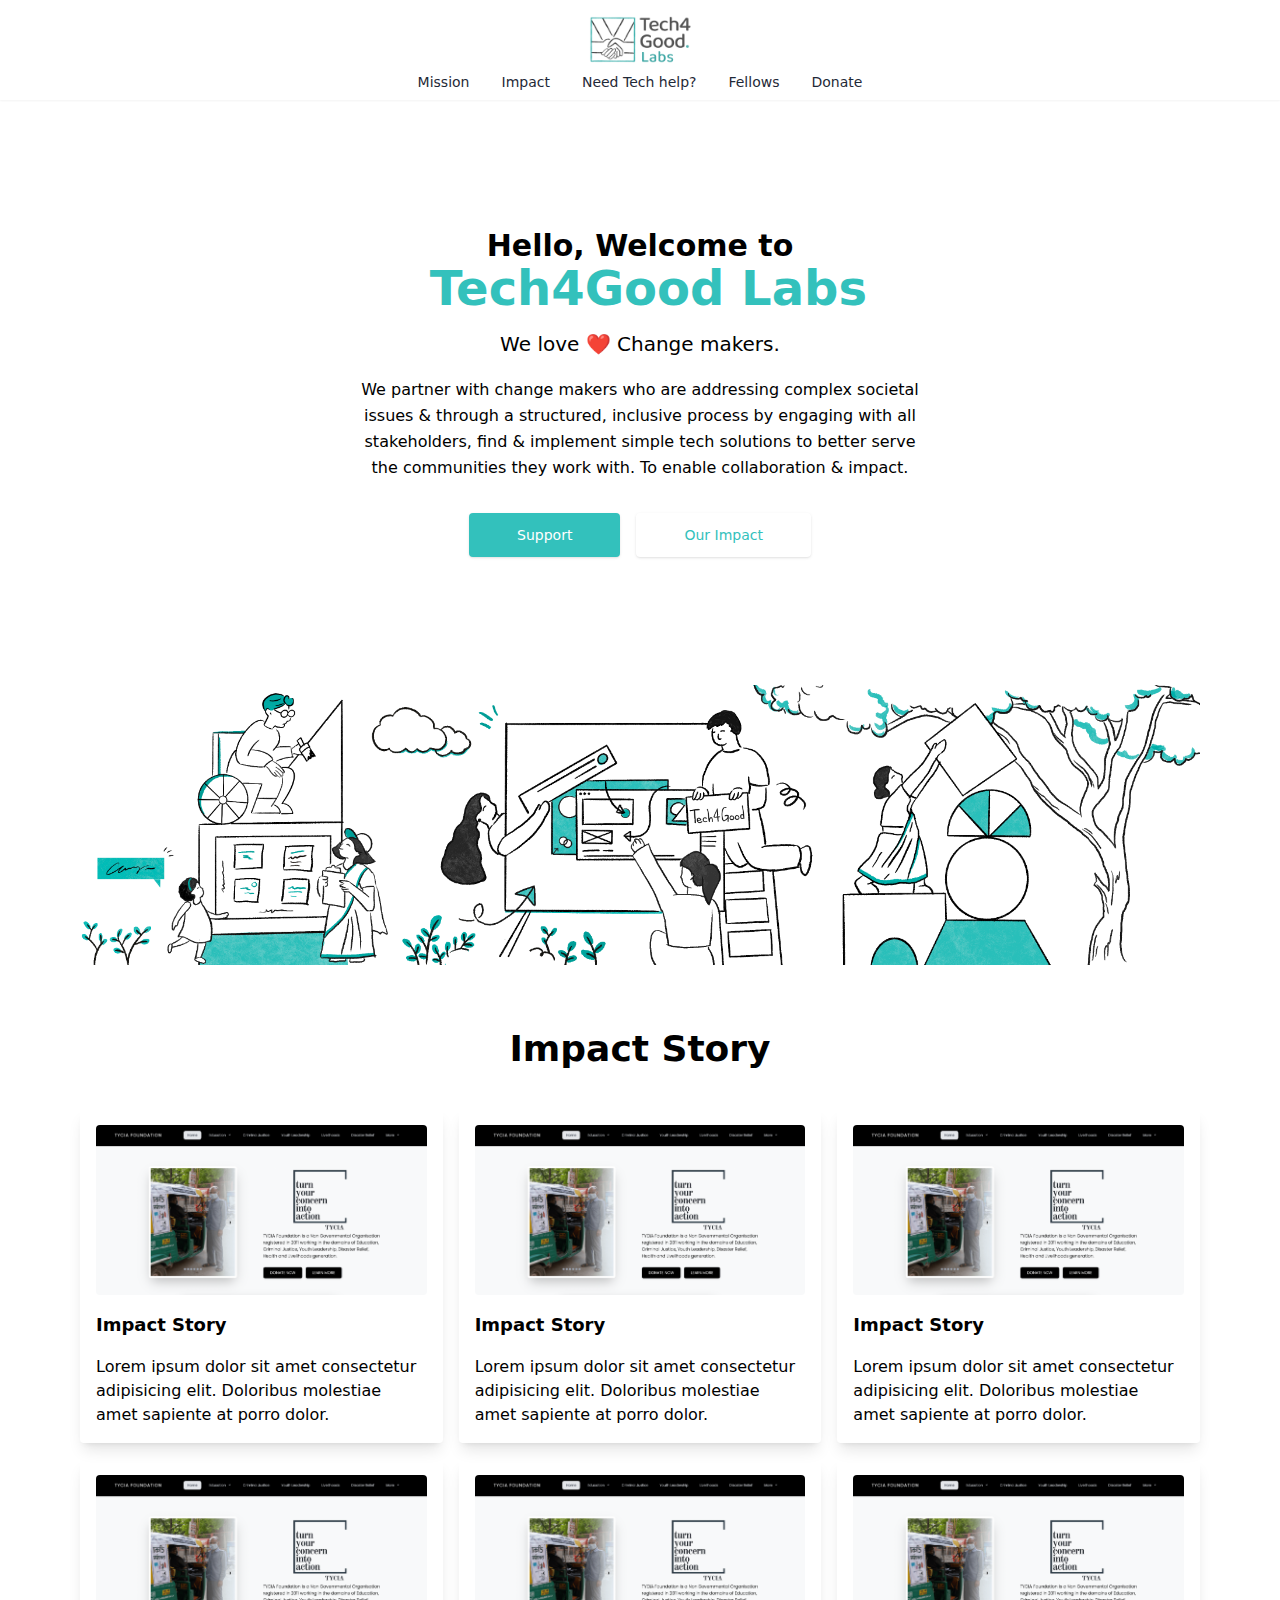
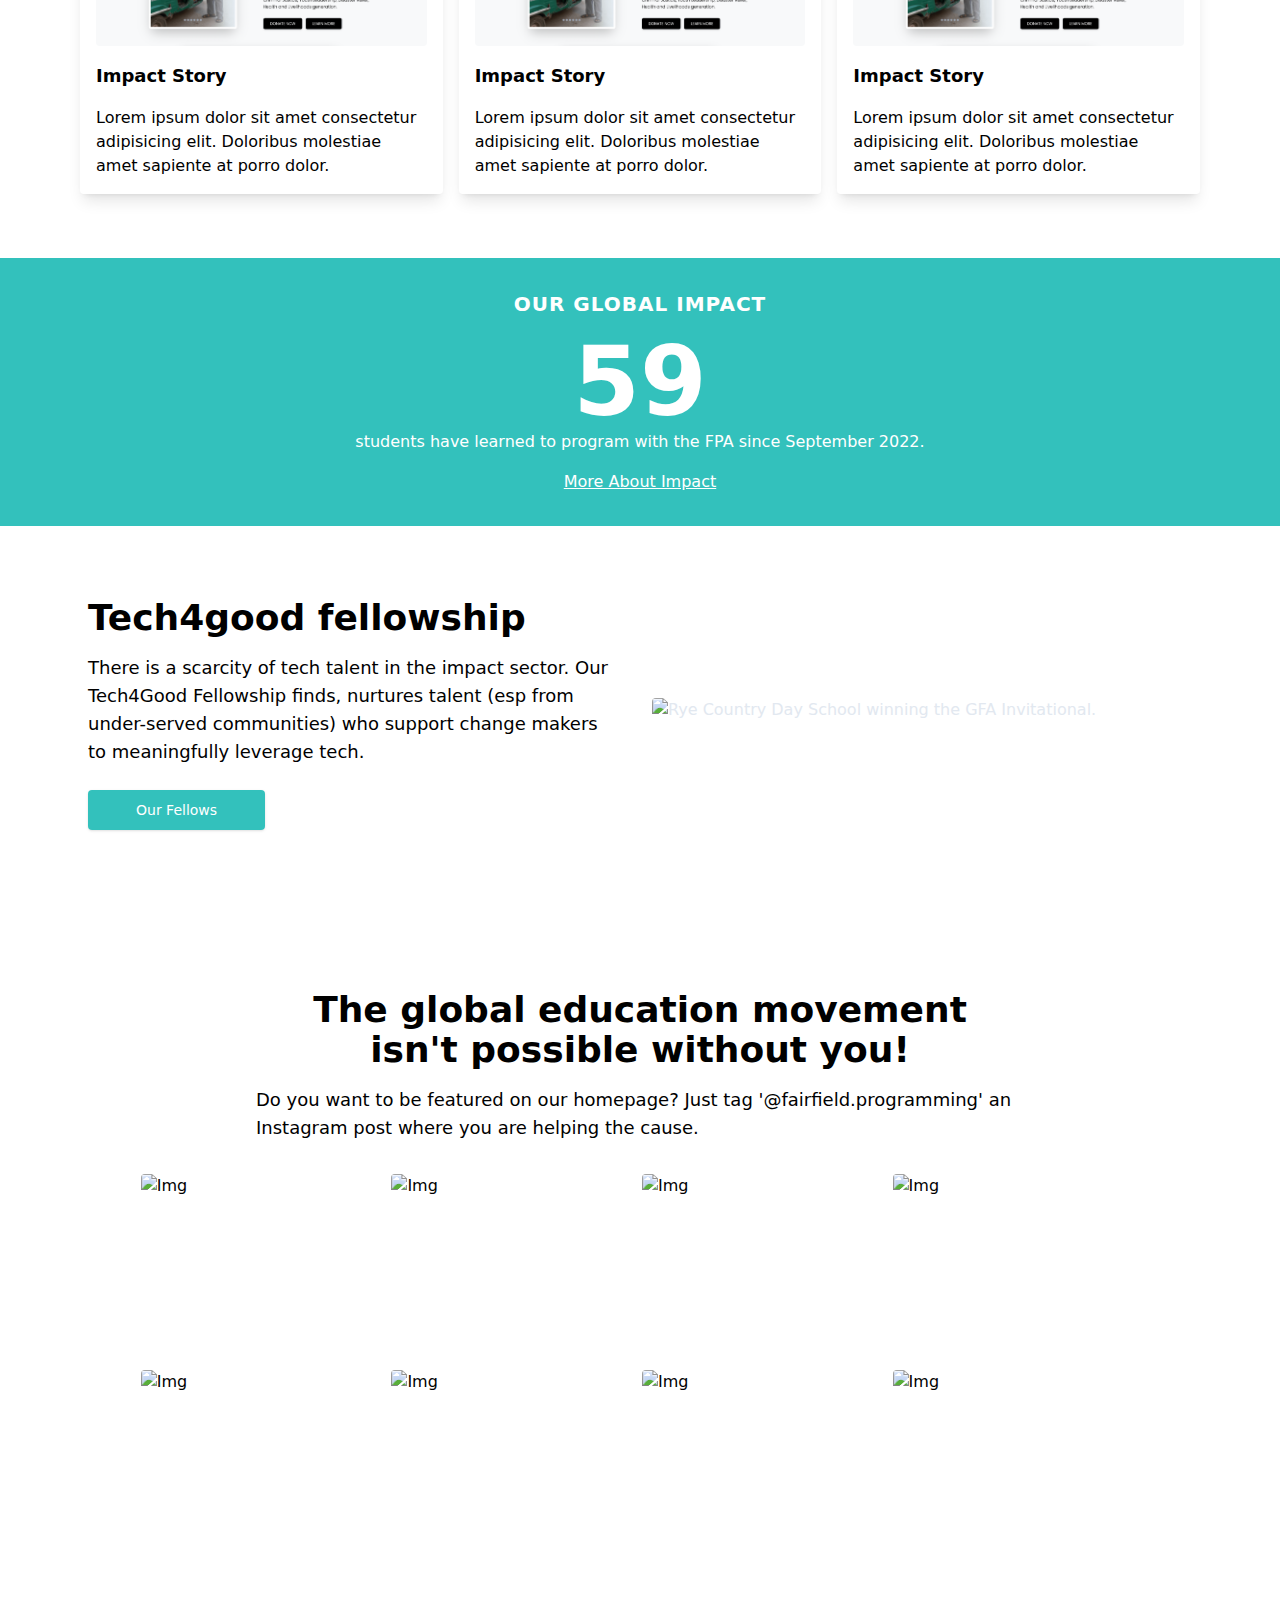
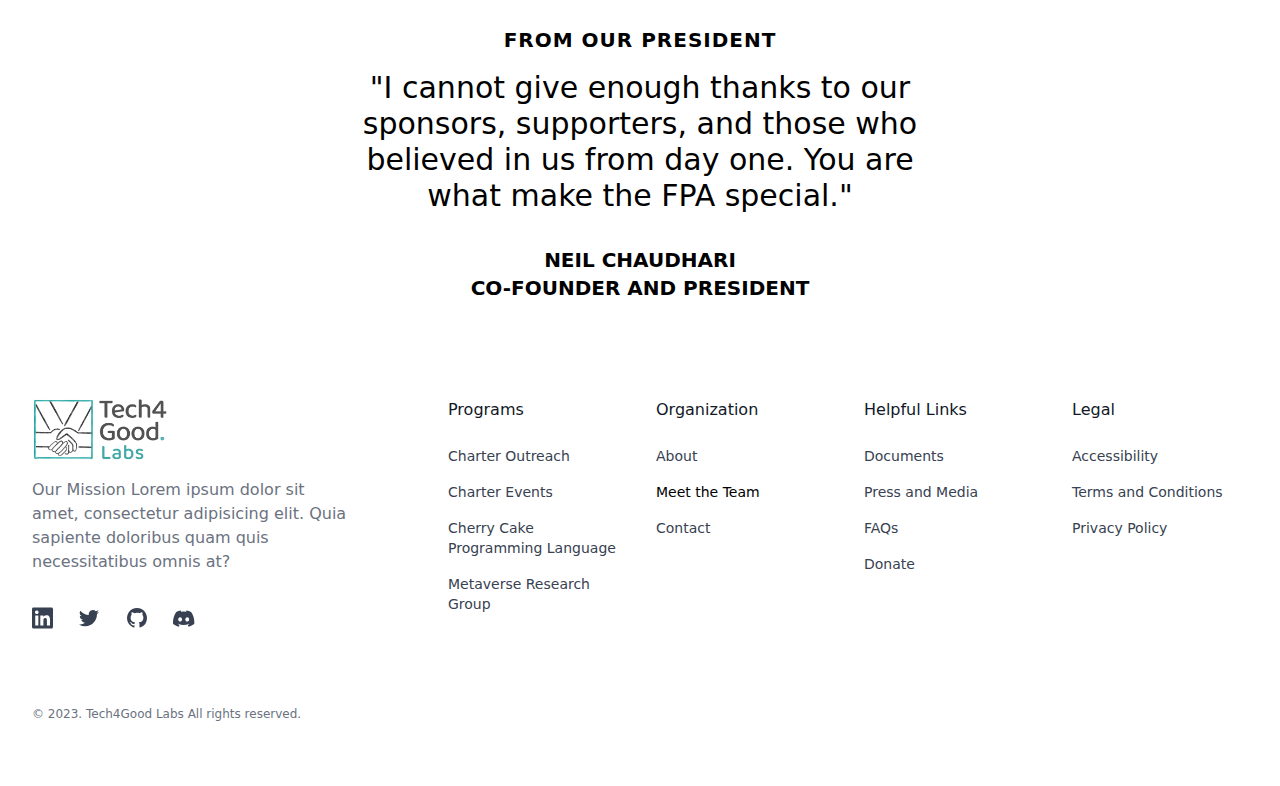
==== commit d9301f73: "impact section" ====
--- a/index.html
+++ b/index.html
@@ -31,7 +31,7 @@
 
           <div class="flex items-center justify-center gap-4 lg:gap-10">
             <nav aria-label="Site Nav" class=" gap-4 text-sm font-medium flex md:gap-8">
-              <a class="text-gray-800 no-underline" href="about.html">Mission</a>
+              <a class="text-gray-800 no-underline" href="mission.html">Mission</a>
               <a class="text-gray-800 no-underline" href="impact.html">Impact</a>
               <a class="text-gray-800 no-underline" href="https://t4glabs.discourse.group/" target="_blank">Need Tech
                 help?</a>
@@ -87,6 +87,7 @@
 
 <section>
   <div class="mx-auto max-w-6xl px-4 pb-8 flex flex-col py-16">
+    <h2 class="font-bold text-4xl mb-4 text-center">Impact Story </h2>
 
      
       <div class="grid gap-4 grid-cols-1 sm:grid-cols-2 md:grid-cols-3 mt-6">
@@ -311,10 +312,10 @@
                         <nav aria-label="Footer Navigation - Organization" class="mt-6">
                             <ul class="space-y-4 text-sm">
                                 <li><a class="text-gray-700 transition hover:opacity-75"
-                                        href="about.html">About</a></li>
+                                        href="mission.html">About</a></li>
                                 <li><a aria-current="page" class="" href="team.html">Meet the Team</a></li>
                                 <li><a class="text-gray-700 transition hover:opacity-75"
-                                        href="">Contact</a></li>
+                                        href="contact.html">Contact</a></li>
                             </ul>
                         </nav>
                     </div>
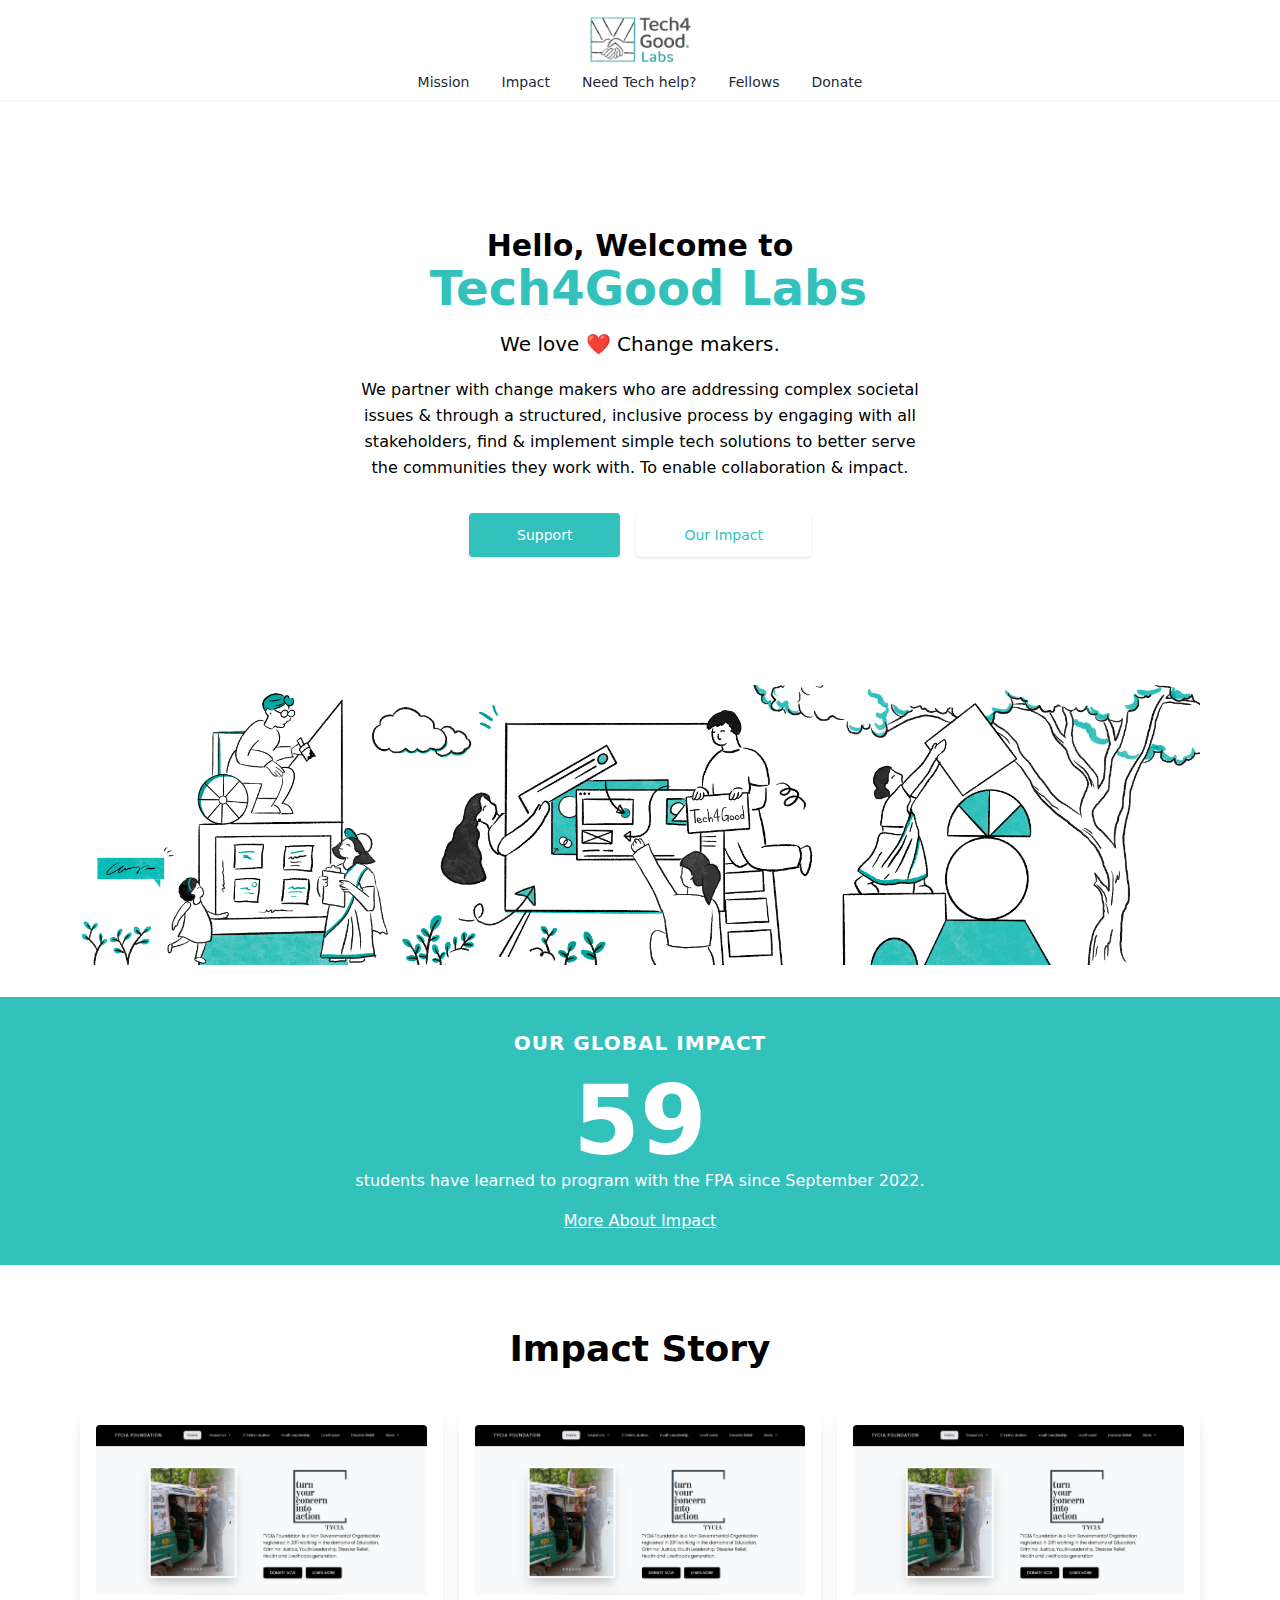
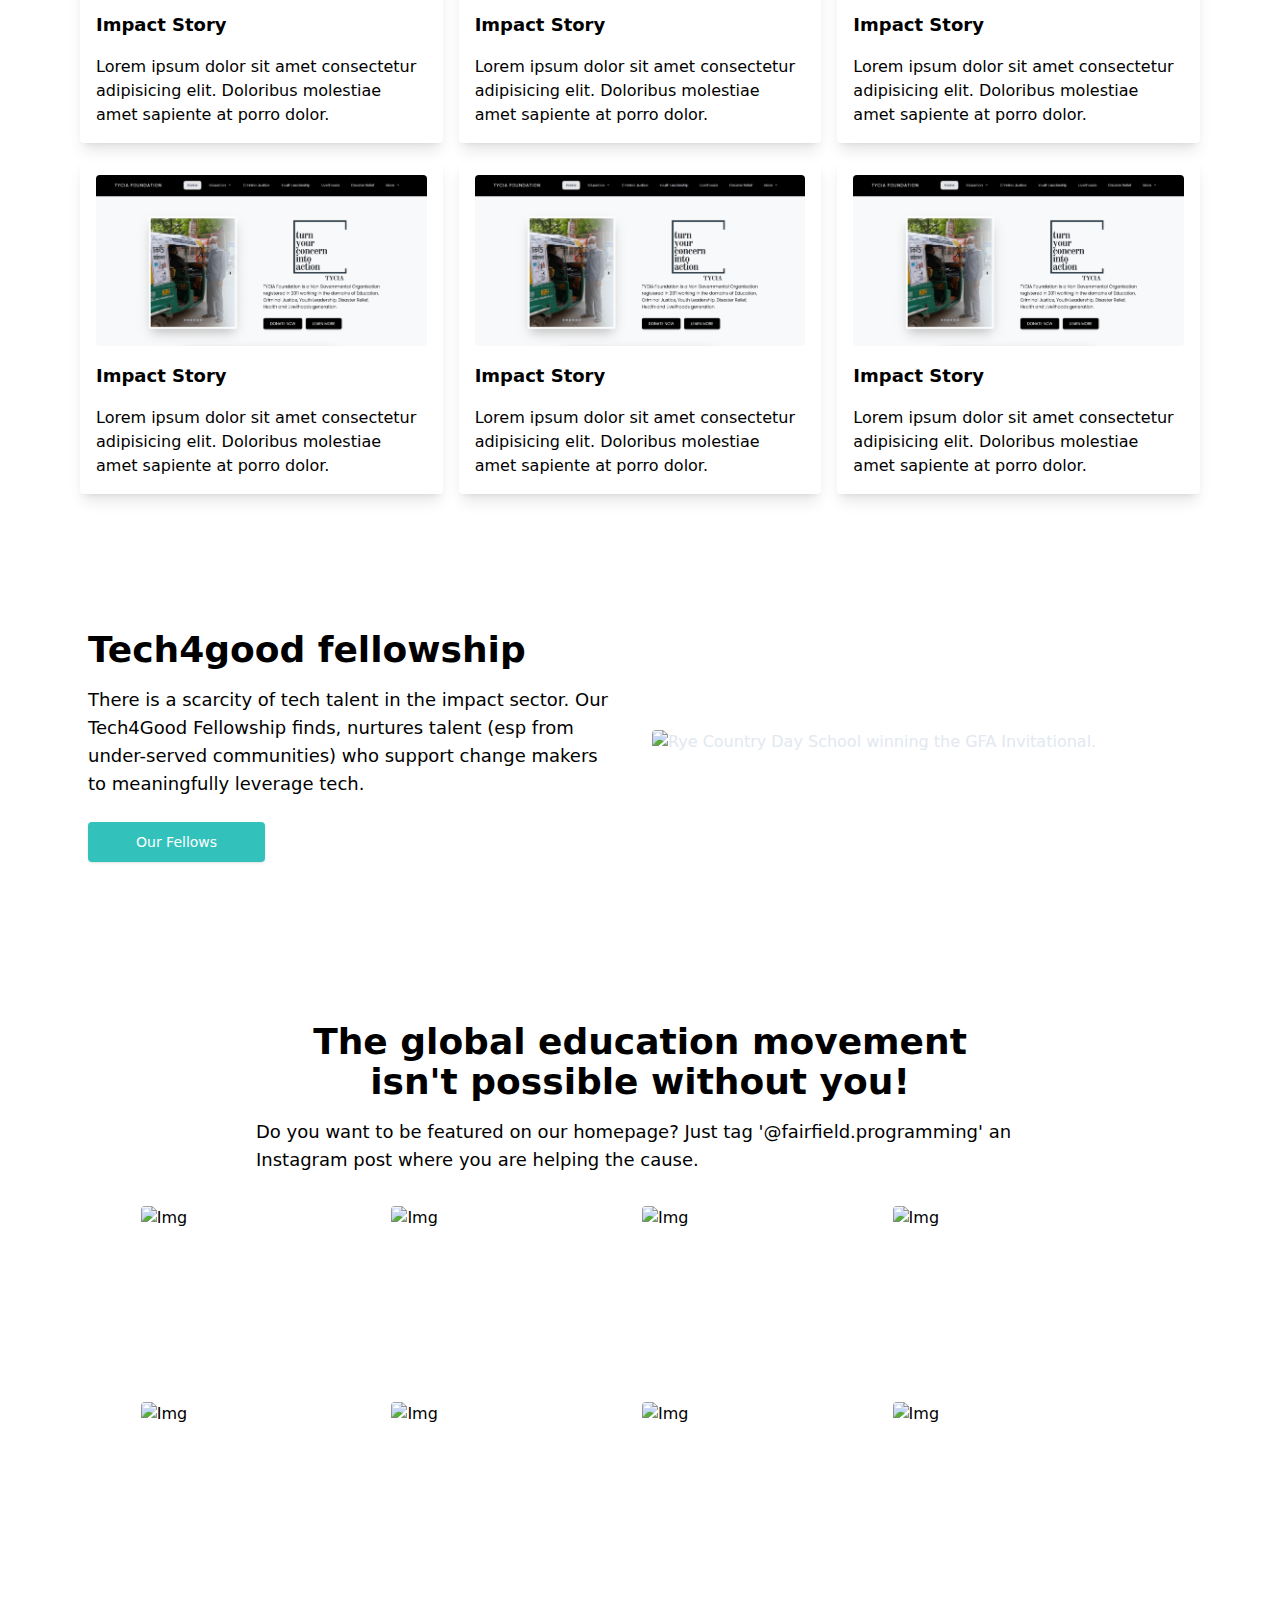
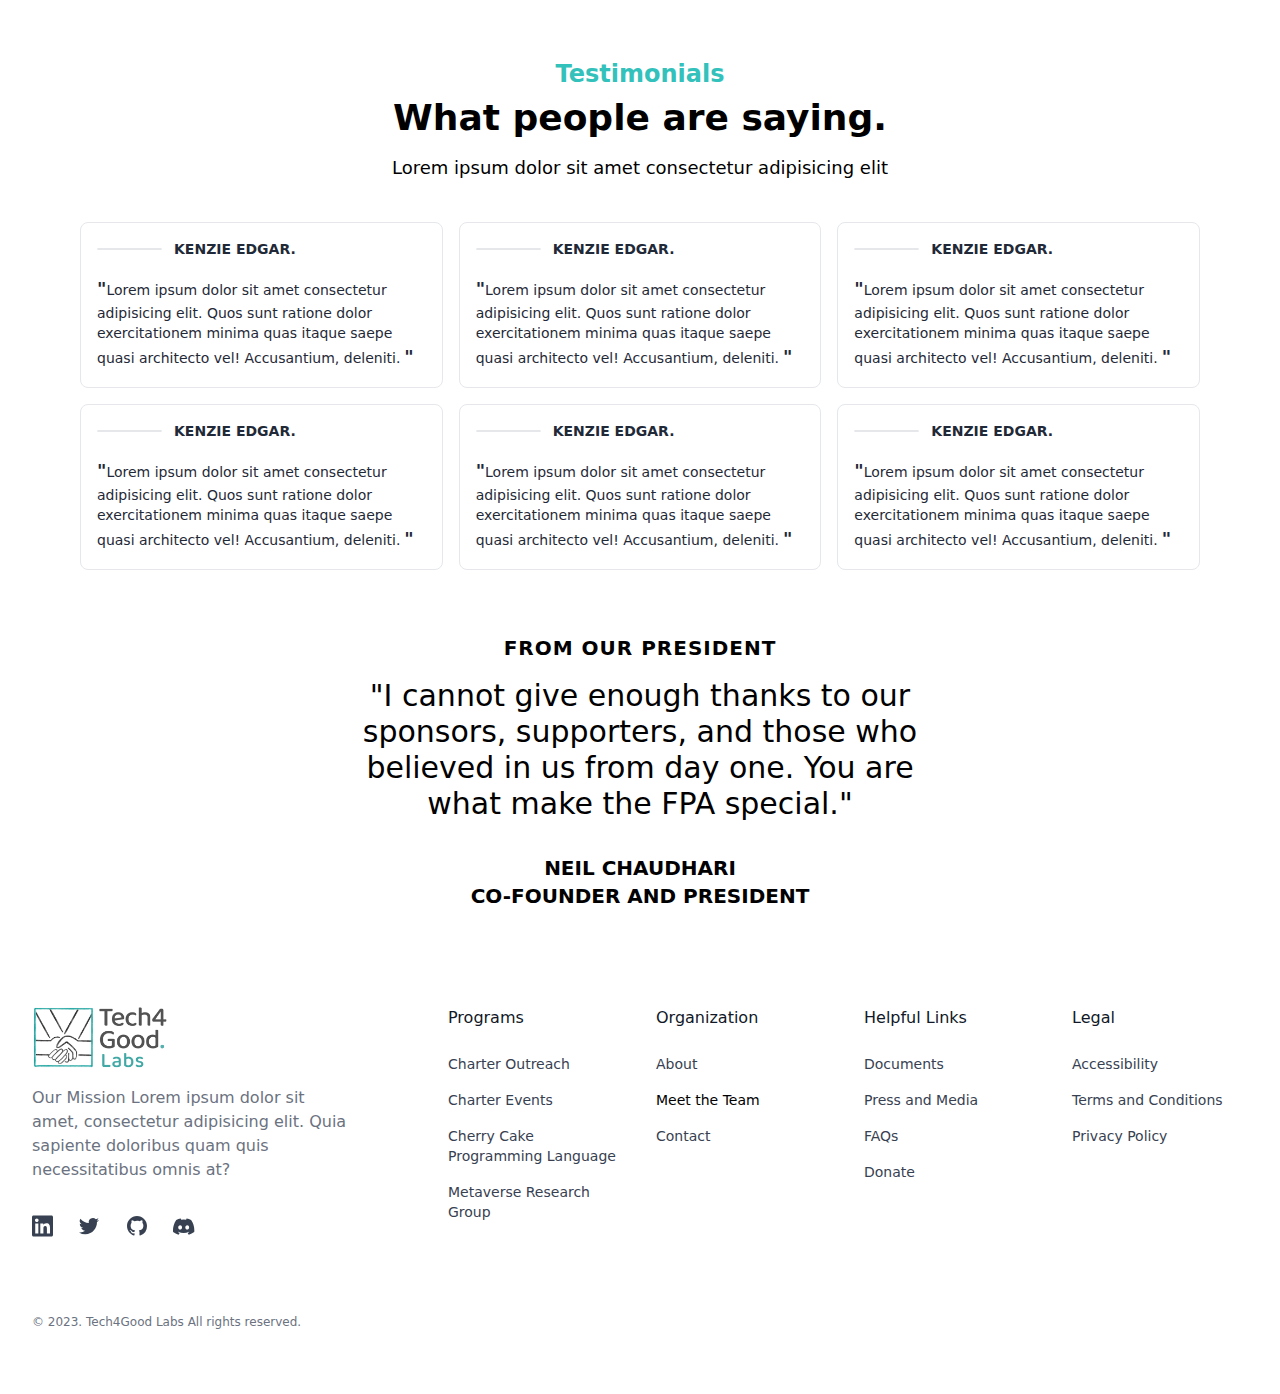
==== commit 9ccd7683: "impact section, team" ====
--- a/index.html
+++ b/index.html
@@ -6,13 +6,14 @@
   <meta charset="UTF-8">
   <meta http-equiv="X-UA-Compatible" content="IE=edge">
   <meta name="viewport" content="width=device-width, initial-scale=1.0">
-  <meta name="description"
-    content="" />
+  <meta name="description" content="" />
 
   <link href="styles.css" rel="stylesheet">
 
-  <title>T4G</title>
+  <title>T4G Labs</title>
   <link rel="icon" type="image/x-icon" href="public/Img/icon.png" />
+
+
 
 </head>
 
@@ -35,7 +36,7 @@
               <a class="text-gray-800 no-underline" href="impact.html">Impact</a>
               <a class="text-gray-800 no-underline" href="https://t4glabs.discourse.group/" target="_blank">Need Tech
                 help?</a>
-                <a class="text-gray-800 no-underline" href="team.html" >Fellows</a>
+              <a class="text-gray-800 no-underline" href="team.html">Fellows</a>
 
               <a class="text-gray-800 no-underline" href="https://pages.razorpay.com/tech4goodfellowship"
                 target="_blank">Donate</a>
@@ -66,84 +67,21 @@
                   href="https://t4glabs.discourse.group/">Support</a>
 
                 <a class="block w-full rounded px-12 py-3 text-sm font-medium text-active shadow hover:text-active focus:outline-none focus:ring active:text-active sm:w-auto"
-                  href="/impact">Our Impact</a>
+                  href="impact.html">Our Impact</a>
               </div>
             </div>
           </div>
         </section>
-        <section>
+        <section class="mb-8">
           <div class="max-w-6xl mx-auto  px-4 grid">
-
-            <div class="">
               <img class="w-full rounded" src="./public/Img/cover_v1.PNG" alt="Tech4GoodImg.">
-            </div>
 
           </div>
         </section>
         <!-- Hero section  -->
 
 
-<!-- Impact section  -->
-
-<section>
-  <div class="mx-auto max-w-6xl px-4 pb-8 flex flex-col py-16">
-    <h2 class="font-bold text-4xl mb-4 text-center">Impact Story </h2>
-
-     
-      <div class="grid gap-4 grid-cols-1 sm:grid-cols-2 md:grid-cols-3 mt-6">
-          <a class="block w-full h-full" href="" target="_blank">
-          <div class="rounded shadow-lg p-4 h-full flex flex-col">
-              <img src="public/Img/impact-img.png" class= "rounded mb-4">
-              <h3 class="text-lg font-bold">Impact Story</h3>
-
-              <p class="text-md mt-4">Lorem ipsum dolor sit amet consectetur adipisicing elit. Doloribus molestiae amet sapiente at porro dolor.</p>
-          </div>
-          </a>
-          <a class="block w-full h-full" href="" target="_blank">
-            <div class="rounded shadow-lg p-4 h-full flex flex-col">
-                <img src="public/Img/impact-img.png" class= "rounded mb-4">
-                <h3 class="text-lg font-bold">Impact Story</h3>
-    
-                <p class="text-md mt-4">Lorem ipsum dolor sit amet consectetur adipisicing elit. Doloribus molestiae amet sapiente at porro dolor.</p>
-            </div>
-            </a>
-            <a class="block w-full h-full" href="" target="_blank">
-              <div class="rounded shadow-lg p-4 h-full flex flex-col">
-                  <img src="public/Img/impact-img.png" class= "rounded mb-4">
-                  <h3 class="text-lg font-bold">Impact Story</h3>
-        
-                  <p class="text-md mt-4">Lorem ipsum dolor sit amet consectetur adipisicing elit. Doloribus molestiae amet sapiente at porro dolor.</p>
-              </div>
-              </a>
-              <a class="block w-full h-full" href="" target="_blank">
-                <div class="rounded shadow-lg p-4 h-full flex flex-col">
-                    <img src="public/Img/impact-img.png" class= "rounded mb-4">
-                    <h3 class="text-lg font-bold">Impact Story</h3>
-            
-                    <p class="text-md mt-4">Lorem ipsum dolor sit amet consectetur adipisicing elit. Doloribus molestiae amet sapiente at porro dolor.</p>
-                </div>
-                </a>
-                <a class="block w-full h-full" href="" target="_blank">
-                  <div class="rounded shadow-lg p-4 h-full flex flex-col">
-                      <img src="public/Img/impact-img.png" class= "rounded mb-4">
-                      <h3 class="text-lg font-bold">Impact Story</h3>
-              
-                      <p class="text-md mt-4">Lorem ipsum dolor sit amet consectetur adipisicing elit. Doloribus molestiae amet sapiente at porro dolor.</p>
-                  </div>
-                  </a>    <a class="block w-full h-full" href="" target="_blank">
-                    <div class="rounded shadow-lg p-4 h-full flex flex-col">
-                        <img src="public/Img/impact-img.png" class= "rounded mb-4">
-                        <h3 class="text-lg font-bold">Impact Story</h3>
-                
-                        <p class="text-md mt-4">Lorem ipsum dolor sit amet consectetur adipisicing elit. Doloribus molestiae amet sapiente at porro dolor.</p>
-                    </div>
-                    </a>
-          
-      </div>
-  </div>
-</section>
-
-<!-- Impact section  -->
+        <!-- Impact section  -->
 
 
         <section class="bg-active w-full px-16 py-8">
@@ -154,6 +92,73 @@
               class="block underline text-white mt-4" href="/impact">More About Impact</a>
           </div>
         </section>
+        <!-- Impact section  -->
+        <!-- Impact section  -->
+
+        <section>
+          <div class="mx-auto max-w-6xl px-4 pb-8 flex flex-col py-16">
+            <h2 class="font-bold text-4xl mb-4 text-center">Impact Story </h2>
+
+
+            <div class="grid gap-4 grid-cols-1 sm:grid-cols-2 md:grid-cols-3 mt-6">
+              <a class="block w-full h-full" href="" target="_blank">
+                <div class="rounded shadow-lg p-4 h-full flex flex-col">
+                  <img src="public/Img/impact-img.png" class="rounded mb-4">
+                  <h3 class="text-lg font-bold">Impact Story</h3>
+
+                  <p class="text-md mt-4">Lorem ipsum dolor sit amet consectetur adipisicing elit. Doloribus molestiae
+                    amet sapiente at porro dolor.</p>
+                </div>
+              </a>
+              <a class="block w-full h-full" href="" target="_blank">
+                <div class="rounded shadow-lg p-4 h-full flex flex-col">
+                  <img src="public/Img/impact-img.png" class="rounded mb-4">
+                  <h3 class="text-lg font-bold">Impact Story</h3>
+
+                  <p class="text-md mt-4">Lorem ipsum dolor sit amet consectetur adipisicing elit. Doloribus molestiae
+                    amet sapiente at porro dolor.</p>
+                </div>
+              </a>
+              <a class="block w-full h-full" href="" target="_blank">
+                <div class="rounded shadow-lg p-4 h-full flex flex-col">
+                  <img src="public/Img/impact-img.png" class="rounded mb-4">
+                  <h3 class="text-lg font-bold">Impact Story</h3>
+
+                  <p class="text-md mt-4">Lorem ipsum dolor sit amet consectetur adipisicing elit. Doloribus molestiae
+                    amet sapiente at porro dolor.</p>
+                </div>
+              </a>
+              <a class="block w-full h-full" href="" target="_blank">
+                <div class="rounded shadow-lg p-4 h-full flex flex-col">
+                  <img src="public/Img/impact-img.png" class="rounded mb-4">
+                  <h3 class="text-lg font-bold">Impact Story</h3>
+
+                  <p class="text-md mt-4">Lorem ipsum dolor sit amet consectetur adipisicing elit. Doloribus molestiae
+                    amet sapiente at porro dolor.</p>
+                </div>
+              </a>
+              <a class="block w-full h-full" href="" target="_blank">
+                <div class="rounded shadow-lg p-4 h-full flex flex-col">
+                  <img src="public/Img/impact-img.png" class="rounded mb-4">
+                  <h3 class="text-lg font-bold">Impact Story</h3>
+
+                  <p class="text-md mt-4">Lorem ipsum dolor sit amet consectetur adipisicing elit. Doloribus molestiae
+                    amet sapiente at porro dolor.</p>
+                </div>
+              </a> <a class="block w-full h-full" href="" target="_blank">
+                <div class="rounded shadow-lg p-4 h-full flex flex-col">
+                  <img src="public/Img/impact-img.png" class="rounded mb-4">
+                  <h3 class="text-lg font-bold">Impact Story</h3>
+
+                  <p class="text-md mt-4">Lorem ipsum dolor sit amet consectetur adipisicing elit. Doloribus molestiae
+                    amet sapiente at porro dolor.</p>
+                </div>
+              </a>
+
+            </div>
+          </div>
+        </section>
+
 
         <section class="p-8 py-16">
           <div
@@ -166,7 +171,8 @@
                 leverage tech.</p>
               <div class="mt-8 w-full">
                 <a class=" w-full rounded bg-active px-12 py-3 text-sm font-medium text-white shadow hover:bg-active focus:outline-none   active:bg-active sm:w-auto"
-                  href="https://t4glabs.discourse.group/u?cards=no&group=Tech4Good-Fellows&order=likes_received&period=all">Our Fellows</a>
+                  href="https://t4glabs.discourse.group/u?cards=no&group=Tech4Good-Fellows&order=likes_received&period=all">Our
+                  Fellows</a>
               </div>
             </div>
 
@@ -225,137 +231,264 @@
             </a>
           </div>
         </section>
-        <section class="bg-white w-full px-16 py-8 flex align-center justify-center">
-          <div class="text-center max-w-xl">
-            <h2 class="text-xl uppercase text-black font-bold tracking-wider mb-4">From Our President</h2>
-            <p class="text-3xl text-black font-light">"I cannot give enough thanks to our sponsors, supporters, and
-              those who believed in us from day one. You are what make the FPA special."</p>
-            <p class="text-xl font-black text-black mt-8 uppercase">Neil Chaudhari<br><b class="text-xl">Co-Founder and
-                President</b></p>
-          </div>
-        </section>
-      </main>
-
-
-      <!-- Footer Section  -->
-      <footer aria-label="Site Footer" class="bg-white">
-        <div class="max-w-screen-xl px-4 py-16 mx-auto space-y-8 sm:px-6 lg:space-y-16 lg:px-8">
-            <div class="grid grid-cols-1 gap-8 lg:grid-cols-3">
-                <div>
-                    <div class="text-teal-600"><img class="h-16" src="public/Img/T4G-Logo.png" alt="Tech4Good">
-                    </div>
-                    <p class="max-w-xs mt-4 text-gray-500 text-base">Our Mission Lorem ipsum dolor sit amet,
-                        consectetur adipisicing
-                        elit. Quia sapiente doloribus quam quis necessitatibus omnis at?</p>
-                    <ul class="flex gap-6 mt-8">
-                        <li>
-                            <a class="text-gray-700 transition hover:opacity-75"
-                                href="https://www.linkedin.com/company/t4glabs/" target="_blank" rel="noopener">
-                                <span class="sr-only">Linkedin</span><svg class="sw-6 h-6" aria-hidden="true"
-                                    focusable="false" data-prefix="fab" data-icon="linkedin" role="img"
-                                    xmlns="http://www.w3.org/2000/svg" viewBox="0 0 448 512" data-fa-i2svg="">
-                                    <path fill="currentColor"
-                                        d="M416 32H31.9C14.3 32 0 46.5 0 64.3v383.4C0 465.5 14.3 480 31.9 480H416c17.6 0 32-14.5 32-32.3V64.3c0-17.8-14.4-32.3-32-32.3zM135.4 416H69V202.2h66.5V416zm-33.2-243c-21.3 0-38.5-17.3-38.5-38.5S80.9 96 102.2 96c21.2 0 38.5 17.3 38.5 38.5 0 21.3-17.2 38.5-38.5 38.5zm282.1 243h-66.4V312c0-24.8-.5-56.7-34.5-56.7-34.6 0-39.9 27-39.9 54.9V416h-66.4V202.2h63.7v29.2h.9c8.9-16.8 30.6-34.5 62.9-34.5 67.2 0 79.7 44.3 79.7 101.9V416z">
-                                    </path>
-                                </svg>
-                            </a>
-                        </li>
-                        <li>
-                            <a href="https://twitter.com/FairfieldCoding" target="_blank"
-                                class="text-gray-700 transition hover:opacity-75"><span
-                                    class="sr-only">Twitter</span><svg class="w-6 h-6" fill="currentColor"
-                                    viewBox="0 0 24 24" aria-hidden="true">
-                                    <path
-                                        d="M8.29 20.251c7.547 0 11.675-6.253 11.675-11.675 0-.178 0-.355-.012-.53A8.348 8.348 0 0022 5.92a8.19 8.19 0 01-2.357.646 4.118 4.118 0 001.804-2.27 8.224 8.224 0 01-2.605.996 4.107 4.107 0 00-6.993 3.743 11.65 11.65 0 01-8.457-4.287 4.106 4.106 0 001.27 5.477A4.072 4.072 0 012.8 9.713v.052a4.105 4.105 0 003.292 4.022 4.095 4.095 0 01-1.853.07 4.108 4.108 0 003.834 2.85A8.233 8.233 0 012 18.407a11.616 11.616 0 006.29 1.84">
-                                    </path>
-                                </svg></a>
-                        </li>
-
-                        <li><a href="https://github.com/fairfield-programming/" target="_blank"
-                                class="text-gray-700 transition hover:opacity-75"><span
-                                    class="sr-only">GitHub</span><svg class="w-6 h-6" fill="currentColor"
-                                    viewBox="0 0 24 24" aria-hidden="true">
-                                    <path fill-rule="evenodd"
-                                        d="M12 2C6.477 2 2 6.484 2 12.017c0 4.425 2.865 8.18 6.839 9.504.5.092.682-.217.682-.483 0-.237-.008-.868-.013-1.703-2.782.605-3.369-1.343-3.369-1.343-.454-1.158-1.11-1.466-1.11-1.466-.908-.62.069-.608.069-.608 1.003.07 1.531 1.032 1.531 1.032.892 1.53 2.341 1.088 2.91.832.092-.647.35-1.088.636-1.338-2.22-.253-4.555-1.113-4.555-4.951 0-1.093.39-1.988 1.029-2.688-.103-.253-.446-1.272.098-2.65 0 0 .84-.27 2.75 1.026A9.564 9.564 0 0112 6.844c.85.004 1.705.115 2.504.337 1.909-1.296 2.747-1.027 2.747-1.027.546 1.379.202 2.398.1 2.651.64.7 1.028 1.595 1.028 2.688 0 3.848-2.339 4.695-4.566 4.943.359.309.678.92.678 1.855 0 1.338-.012 2.419-.012 2.747 0 .268.18.58.688.482A10.019 10.019 0 0022 12.017C22 6.484 17.522 2 12 2z"
-                                        clip-rule="evenodd"></path>
-                                </svg></a>
-                        </li>
-                        <li><a href="https://discord.gg/qtu2MXGhcf" target="_blank"
-                                class="text-gray-700 transition hover:opacity-75"><span
-                                    class="sr-only">Discord</span><svg class="w-8 h-9" fill="currentColor"
-                                    viewBox="0 0 24 24" aria-hidden="true">
-                                    <path
-                                        d="M13.545 2.907a13.227 13.227 0 0 0-3.257-1.011.05.05 0 0 0-.052.025c-.141.25-.297.577-.406.833a12.19 12.19 0 0 0-3.658 0 8.258 8.258 0 0 0-.412-.833.051.051 0 0 0-.052-.025c-1.125.194-2.22.534-3.257 1.011a.041.041 0 0 0-.021.018C.356 6.024-.213 9.047.066 12.032c.001.014.01.028.021.037a13.276 13.276 0 0 0 3.995 2.02.05.05 0 0 0 .056-.019c.308-.42.582-.863.818-1.329a.05.05 0 0 0-.01-.059.051.051 0 0 0-.018-.011 8.875 8.875 0 0 1-1.248-.595.05.05 0 0 1-.02-.066.051.051 0 0 1 .015-.019c.084-.063.168-.129.248-.195a.05.05 0 0 1 .051-.007c2.619 1.196 5.454 1.196 8.041 0a.052.052 0 0 1 .053.007c.08.066.164.132.248.195a.051.051 0 0 1-.004.085 8.254 8.254 0 0 1-1.249.594.05.05 0 0 0-.03.03.052.052 0 0 0 .003.041c.24.465.515.909.817 1.329a.05.05 0 0 0 .056.019 13.235 13.235 0 0 0 4.001-2.02.049.049 0 0 0 .021-.037c.334-3.451-.559-6.449-2.366-9.106a.034.034 0 0 0-.02-.019Zm-8.198 7.307c-.789 0-1.438-.724-1.438-1.612 0-.889.637-1.613 1.438-1.613.807 0 1.45.73 1.438 1.613 0 .888-.637 1.612-1.438 1.612Zm5.316 0c-.788 0-1.438-.724-1.438-1.612 0-.889.637-1.613 1.438-1.613.807 0 1.451.73 1.438 1.613 0 .888-.631 1.612-1.438 1.612Z">
-                                    </path>
-                                </svg></a>
-                        </li>
-                    </ul>
-                </div>
-                <div class="grid grid-cols-1 gap-8 sm:grid-cols-2 lg:col-span-2 lg:grid-cols-4">
-                    <div>
-                        <p class="font-medium text-gray-900">Programs</p>
-                        <nav aria-label="Footer Navigation - Services" class="mt-6">
-                            <ul class="space-y-4 text-sm">
-                                <li><a class="text-gray-700 transition hover:opacity-75"
-                                        href="">Charter Outreach</a></li>
-                                <li><a class="text-gray-700 transition hover:opacity-75"
-                                        href="">Charter Events</a></li>
-                                <li><a class="text-gray-700 transition hover:opacity-75"
-                                        href="">Cherry Cake Programming Language</a></li>
-                                <li><a class="text-gray-700 transition hover:opacity-75"
-                                        href="">Metaverse Research Group</a></li>
-                            </ul>
-                        </nav>
-                    </div>
-                    <div>
-                        <p class="font-medium text-gray-900">Organization</p>
-                        <nav aria-label="Footer Navigation - Organization" class="mt-6">
-                            <ul class="space-y-4 text-sm">
-                                <li><a class="text-gray-700 transition hover:opacity-75"
-                                        href="mission.html">About</a></li>
-                                <li><a aria-current="page" class="" href="team.html">Meet the Team</a></li>
-                                <li><a class="text-gray-700 transition hover:opacity-75"
-                                        href="contact.html">Contact</a></li>
-                            </ul>
-                        </nav>
-                    </div>
-                    <div>
-                        <p class="font-medium text-gray-900">Helpful Links</p>
-                        <nav aria-label="Footer Navigation - Company" class="mt-6">
-                            <ul class="space-y-4 text-sm">
-                                <li><a class="text-gray-700 transition hover:opacity-75"
-                                        href="documents.html">Documents</a></li>
-                                <li><a class="text-gray-700 transition hover:opacity-75" href="">Press and
-                                        Media</a></li>
-                                <li><a class="text-gray-700 transition hover:opacity-75" href="faq.html">FAQs</a>
-                                </li>
-                                <li><a class="text-gray-700 transition hover:opacity-75"
-                                        href="https://pages.razorpay.com/tech4goodfellowship">Donate</a></li>
-                            </ul>
-                        </nav>
-                    </div>
-                    <div>
-                        <p class="font-medium text-gray-900">Legal</p>
-                        <nav aria-label="Footer Navigation - Legal" class="mt-6">
-                            <ul class="space-y-4 text-sm">
-                                <li><a class="text-gray-700 transition hover:opacity-75"
-                                        href="">Accessibility</a></li>
-                                <li><a class="text-gray-700 transition hover:opacity-75" href="">Terms and
-                                        Conditions</a></li>
-                                <li><a class="text-gray-700 transition hover:opacity-75" href="">Privacy
-                                        Policy</a></li>
-                            </ul>
-                        </nav>
-                    </div>
-                </div>
-            </div>
-            <p class="text-xs text-gray-500">© 2023. Tech4Good Labs All rights reserved.</p>
-
+
+
+
+        <section>
+          <div class="mx-auto max-w-6xl px-4 pb-8 flex flex-col py-8">
+
+            <div class="flex flex-col justify-center items-center">
+              <h2 class="font-bold text-2xl mb-2 text-active">Testimonials</h2>
+              <h2 class="font-bold text-4xl mb-4">What people
+                are saying.</h2>
+              <p class="text-lg mb-4 max-w-4xl">
+                Lorem ipsum dolor sit amet consectetur adipisicing elit</p>
+            </div>
+
+
+            <div class="grid gap-4 grid-cols-1 sm:grid-cols-2 md:grid-cols-3 mt-6">
+
+
+              <div class="w-full mx-auto rounded-lg bg-white border border-gray-200 p-4 text-gray-800 font-light mb-6">
+                <div class="w-full flex mb-4 items-center">
+                  <div class="overflow-hidden rounded-full img-width h-10 bg-gray-50 border border-gray-200">
+                    <img src="https://i.pravatar.cc/100?img=1" alt="">
+                  </div>
+                  <div class="flex-grow pl-3">
+                    <h6 class="font-bold text-sm uppercase text-gray-600">Kenzie Edgar.</h6>
+                  </div>
+                </div>
+                <div class="w-full">
+                  <p class="text-sm leading-tight"><span
+                      class="text-lg leading-none italic font-bold text-gray-400 mr-1">"</span>Lorem ipsum dolor sit
+                    amet consectetur adipisicing elit. Quos sunt ratione dolor exercitationem minima quas itaque saepe quasi architecto vel! Accusantium, 
+                    deleniti.<span class="text-lg leading-none italic font-bold text-gray-400 ml-1">"</span></p>
+                </div>
+              </div>
+              <!-- ******** -->
+
+              <div class="w-full mx-auto rounded-lg bg-white border border-gray-200 p-4 text-gray-800 font-light mb-6">
+                <div class="w-full flex mb-4 items-center">
+                  <div class="overflow-hidden rounded-full img-width h-10 bg-gray-50 border border-gray-200">
+                    <img src="https://i.pravatar.cc/100?img=1" alt="">
+                  </div>
+                  <div class="flex-grow pl-3">
+                    <h6 class="font-bold text-sm uppercase text-gray-600">Kenzie Edgar.</h6>
+                  </div>
+                </div>
+                <div class="w-full">
+                  <p class="text-sm leading-tight"><span
+                      class="text-lg leading-none italic font-bold text-gray-400 mr-1">"</span>Lorem ipsum dolor sit
+                    amet consectetur adipisicing elit. Quos sunt ratione dolor exercitationem minima quas itaque saepe quasi architecto vel! Accusantium, 
+                    deleniti.<span class="text-lg leading-none italic font-bold text-gray-400 ml-1">"</span></p>
+                </div>
+              </div>
+              <!-- ******** -->
+
+              <div class="w-full mx-auto rounded-lg bg-white border border-gray-200 p-4 text-gray-800 font-light mb-6">
+                <div class="w-full flex mb-4 items-center">
+                  <div class="overflow-hidden rounded-full img-width h-10 bg-gray-50 border border-gray-200">
+                    <img src="https://i.pravatar.cc/100?img=1" alt="">
+                  </div>
+                  <div class="flex-grow pl-3">
+                    <h6 class="font-bold text-sm uppercase text-gray-600">Kenzie Edgar.</h6>
+                  </div>
+                </div>
+                <div class="w-full">
+                  <p class="text-sm leading-tight"><span
+                      class="text-lg leading-none italic font-bold text-gray-400 mr-1">"</span>Lorem ipsum dolor sit
+                    amet consectetur adipisicing elit. Quos sunt ratione dolor exercitationem minima quas itaque saepe quasi architecto vel! Accusantium, 
+                    deleniti.<span class="text-lg leading-none italic font-bold text-gray-400 ml-1">"</span></p>
+                </div>
+              </div>
+              <!-- ******** -->
+
+              <div class="w-full mx-auto rounded-lg bg-white border border-gray-200 p-4 text-gray-800 font-light mb-6">
+                <div class="w-full flex mb-4 items-center">
+                  <div class="overflow-hidden rounded-full img-width h-10 bg-gray-50 border border-gray-200">
+                    <img src="https://i.pravatar.cc/100?img=1" alt="">
+                  </div>
+                  <div class="flex-grow pl-3">
+                    <h6 class="font-bold text-sm uppercase text-gray-600">Kenzie Edgar.</h6>
+                  </div>
+                </div>
+                <div class="w-full">
+                  <p class="text-sm leading-tight"><span
+                      class="text-lg leading-none italic font-bold text-gray-400 mr-1">"</span>Lorem ipsum dolor sit
+                    amet consectetur adipisicing elit. Quos sunt ratione dolor exercitationem minima quas itaque saepe quasi architecto vel! Accusantium, 
+                    deleniti.<span class="text-lg leading-none italic font-bold text-gray-400 ml-1">"</span></p>
+                </div>
+              </div>
+              <!-- ******** --><!-- ******** -->
+
+              <div class="w-full mx-auto rounded-lg bg-white border border-gray-200 p-4 text-gray-800 font-light mb-6">
+                <div class="w-full flex mb-4 items-center">
+                  <div class="overflow-hidden rounded-full img-width h-10 bg-gray-50 border border-gray-200">
+                    <img src="https://i.pravatar.cc/100?img=1" alt="">
+                  </div>
+                  <div class="flex-grow pl-3">
+                    <h6 class="font-bold text-sm uppercase text-gray-600">Kenzie Edgar.</h6>
+                  </div>
+                </div>
+                <div class="w-full">
+                  <p class="text-sm leading-tight"><span
+                      class="text-lg leading-none italic font-bold text-gray-400 mr-1">"</span>Lorem ipsum dolor sit
+                    amet consectetur adipisicing elit. Quos sunt ratione dolor exercitationem minima quas itaque saepe quasi architecto vel! Accusantium, 
+                    deleniti.<span class="text-lg leading-none italic font-bold text-gray-400 ml-1">"</span></p>
+                </div>
+              </div>
+              <!-- ******** -->
+              <!-- ******** --><!-- ******** -->
+
+              <div class="w-full mx-auto rounded-lg bg-white border border-gray-200 p-4 text-gray-800 font-light mb-6">
+                <div class="w-full flex mb-4 items-center">
+                  <div class="overflow-hidden rounded-full img-width h-10 bg-gray-50 border border-gray-200">
+                    <img src="https://i.pravatar.cc/100?img=1" alt="">
+                  </div>
+                  <div class="flex-grow pl-3">
+                    <h6 class="font-bold text-sm uppercase text-gray-600">Kenzie Edgar.</h6>
+                  </div>
+                </div>
+                <div class="w-full">
+                  <p class="text-sm leading-tight"><span
+                      class="text-lg leading-none italic font-bold text-gray-400 mr-1">"</span>Lorem ipsum dolor sit
+                    amet consectetur adipisicing elit. Quos sunt ratione dolor exercitationem minima quas itaque saepe quasi architecto vel! Accusantium, 
+                    deleniti.<span class="text-lg leading-none italic font-bold text-gray-400 ml-1">"</span></p>
+                </div>
+              </div>
+              <!-- ******** -->
+            </div>
+
+          </div>
+    </div>
+    </section>
+
+    <!-- *********** -->
+
+    <!-- *************** -->
+
+
+    <section class="bg-white w-full px-16 py-8 flex align-center justify-center">
+      <div class="text-center max-w-xl">
+        <h2 class="text-xl uppercase text-black font-bold tracking-wider mb-4">From Our President</h2>
+        <p class="text-3xl text-black font-light">"I cannot give enough thanks to our sponsors, supporters, and
+          those who believed in us from day one. You are what make the FPA special."</p>
+        <p class="text-xl font-black text-black mt-8 uppercase">Neil Chaudhari<br><b class="text-xl">Co-Founder and
+            President</b></p>
+      </div>
+    </section>
+    </main>
+
+
+    <!-- Footer Section  -->
+    <footer aria-label="Site Footer" class="bg-white">
+      <div class="max-w-screen-xl px-4 py-16 mx-auto space-y-8 sm:px-6 lg:space-y-16 lg:px-8">
+        <div class="grid grid-cols-1 gap-8 lg:grid-cols-3">
+          <div>
+            <div class="text-teal-600"><img class="h-16" src="public/Img/T4G-Logo.png" alt="Tech4Good">
+            </div>
+            <p class="max-w-xs mt-4 text-gray-500 text-base">Our Mission Lorem ipsum dolor sit amet,
+              consectetur adipisicing
+              elit. Quia sapiente doloribus quam quis necessitatibus omnis at?</p>
+            <ul class="flex gap-6 mt-8">
+              <li>
+                <a class="text-gray-700 transition hover:opacity-75" href="https://www.linkedin.com/company/t4glabs/"
+                  target="_blank" rel="noopener">
+                  <span class="sr-only">Linkedin</span><svg class="sw-6 h-6" aria-hidden="true" focusable="false"
+                    data-prefix="fab" data-icon="linkedin" role="img" xmlns="http://www.w3.org/2000/svg"
+                    viewBox="0 0 448 512" data-fa-i2svg="">
+                    <path fill="currentColor"
+                      d="M416 32H31.9C14.3 32 0 46.5 0 64.3v383.4C0 465.5 14.3 480 31.9 480H416c17.6 0 32-14.5 32-32.3V64.3c0-17.8-14.4-32.3-32-32.3zM135.4 416H69V202.2h66.5V416zm-33.2-243c-21.3 0-38.5-17.3-38.5-38.5S80.9 96 102.2 96c21.2 0 38.5 17.3 38.5 38.5 0 21.3-17.2 38.5-38.5 38.5zm282.1 243h-66.4V312c0-24.8-.5-56.7-34.5-56.7-34.6 0-39.9 27-39.9 54.9V416h-66.4V202.2h63.7v29.2h.9c8.9-16.8 30.6-34.5 62.9-34.5 67.2 0 79.7 44.3 79.7 101.9V416z">
+                    </path>
+                  </svg>
+                </a>
+              </li>
+              <li>
+                <a href="https://twitter.com/FairfieldCoding" target="_blank"
+                  class="text-gray-700 transition hover:opacity-75"><span class="sr-only">Twitter</span><svg
+                    class="w-6 h-6" fill="currentColor" viewBox="0 0 24 24" aria-hidden="true">
+                    <path
+                      d="M8.29 20.251c7.547 0 11.675-6.253 11.675-11.675 0-.178 0-.355-.012-.53A8.348 8.348 0 0022 5.92a8.19 8.19 0 01-2.357.646 4.118 4.118 0 001.804-2.27 8.224 8.224 0 01-2.605.996 4.107 4.107 0 00-6.993 3.743 11.65 11.65 0 01-8.457-4.287 4.106 4.106 0 001.27 5.477A4.072 4.072 0 012.8 9.713v.052a4.105 4.105 0 003.292 4.022 4.095 4.095 0 01-1.853.07 4.108 4.108 0 003.834 2.85A8.233 8.233 0 012 18.407a11.616 11.616 0 006.29 1.84">
+                    </path>
+                  </svg></a>
+              </li>
+
+              <li><a href="https://github.com/fairfield-programming/" target="_blank"
+                  class="text-gray-700 transition hover:opacity-75"><span class="sr-only">GitHub</span><svg
+                    class="w-6 h-6" fill="currentColor" viewBox="0 0 24 24" aria-hidden="true">
+                    <path fill-rule="evenodd"
+                      d="M12 2C6.477 2 2 6.484 2 12.017c0 4.425 2.865 8.18 6.839 9.504.5.092.682-.217.682-.483 0-.237-.008-.868-.013-1.703-2.782.605-3.369-1.343-3.369-1.343-.454-1.158-1.11-1.466-1.11-1.466-.908-.62.069-.608.069-.608 1.003.07 1.531 1.032 1.531 1.032.892 1.53 2.341 1.088 2.91.832.092-.647.35-1.088.636-1.338-2.22-.253-4.555-1.113-4.555-4.951 0-1.093.39-1.988 1.029-2.688-.103-.253-.446-1.272.098-2.65 0 0 .84-.27 2.75 1.026A9.564 9.564 0 0112 6.844c.85.004 1.705.115 2.504.337 1.909-1.296 2.747-1.027 2.747-1.027.546 1.379.202 2.398.1 2.651.64.7 1.028 1.595 1.028 2.688 0 3.848-2.339 4.695-4.566 4.943.359.309.678.92.678 1.855 0 1.338-.012 2.419-.012 2.747 0 .268.18.58.688.482A10.019 10.019 0 0022 12.017C22 6.484 17.522 2 12 2z"
+                      clip-rule="evenodd"></path>
+                  </svg></a>
+              </li>
+              <li><a href="https://discord.gg/qtu2MXGhcf" target="_blank"
+                  class="text-gray-700 transition hover:opacity-75"><span class="sr-only">Discord</span><svg
+                    class="w-8 h-9" fill="currentColor" viewBox="0 0 24 24" aria-hidden="true">
+                    <path
+                      d="M13.545 2.907a13.227 13.227 0 0 0-3.257-1.011.05.05 0 0 0-.052.025c-.141.25-.297.577-.406.833a12.19 12.19 0 0 0-3.658 0 8.258 8.258 0 0 0-.412-.833.051.051 0 0 0-.052-.025c-1.125.194-2.22.534-3.257 1.011a.041.041 0 0 0-.021.018C.356 6.024-.213 9.047.066 12.032c.001.014.01.028.021.037a13.276 13.276 0 0 0 3.995 2.02.05.05 0 0 0 .056-.019c.308-.42.582-.863.818-1.329a.05.05 0 0 0-.01-.059.051.051 0 0 0-.018-.011 8.875 8.875 0 0 1-1.248-.595.05.05 0 0 1-.02-.066.051.051 0 0 1 .015-.019c.084-.063.168-.129.248-.195a.05.05 0 0 1 .051-.007c2.619 1.196 5.454 1.196 8.041 0a.052.052 0 0 1 .053.007c.08.066.164.132.248.195a.051.051 0 0 1-.004.085 8.254 8.254 0 0 1-1.249.594.05.05 0 0 0-.03.03.052.052 0 0 0 .003.041c.24.465.515.909.817 1.329a.05.05 0 0 0 .056.019 13.235 13.235 0 0 0 4.001-2.02.049.049 0 0 0 .021-.037c.334-3.451-.559-6.449-2.366-9.106a.034.034 0 0 0-.02-.019Zm-8.198 7.307c-.789 0-1.438-.724-1.438-1.612 0-.889.637-1.613 1.438-1.613.807 0 1.45.73 1.438 1.613 0 .888-.637 1.612-1.438 1.612Zm5.316 0c-.788 0-1.438-.724-1.438-1.612 0-.889.637-1.613 1.438-1.613.807 0 1.451.73 1.438 1.613 0 .888-.631 1.612-1.438 1.612Z">
+                    </path>
+                  </svg></a>
+              </li>
+            </ul>
+          </div>
+          <div class="grid grid-cols-1 gap-8 sm:grid-cols-2 lg:col-span-2 lg:grid-cols-4">
+            <div>
+              <p class="font-medium text-gray-900">Programs</p>
+              <nav aria-label="Footer Navigation - Services" class="mt-6">
+                <ul class="space-y-4 text-sm">
+                  <li><a class="text-gray-700 transition hover:opacity-75" href="">Charter Outreach</a></li>
+                  <li><a class="text-gray-700 transition hover:opacity-75" href="">Charter Events</a></li>
+                  <li><a class="text-gray-700 transition hover:opacity-75" href="">Cherry Cake Programming Language</a>
+                  </li>
+                  <li><a class="text-gray-700 transition hover:opacity-75" href="">Metaverse Research Group</a></li>
+                </ul>
+              </nav>
+            </div>
+            <div>
+              <p class="font-medium text-gray-900">Organization</p>
+              <nav aria-label="Footer Navigation - Organization" class="mt-6">
+                <ul class="space-y-4 text-sm">
+                  <li><a class="text-gray-700 transition hover:opacity-75" href="mission.html">About</a></li>
+                  <li><a aria-current="page" class="" href="team.html">Meet the Team</a></li>
+                  <li><a class="text-gray-700 transition hover:opacity-75" href="contact.html">Contact</a></li>
+                </ul>
+              </nav>
+            </div>
+            <div>
+              <p class="font-medium text-gray-900">Helpful Links</p>
+              <nav aria-label="Footer Navigation - Company" class="mt-6">
+                <ul class="space-y-4 text-sm">
+                  <li><a class="text-gray-700 transition hover:opacity-75" href="documents.html">Documents</a></li>
+                  <li><a class="text-gray-700 transition hover:opacity-75" href="">Press and
+                      Media</a></li>
+                  <li><a class="text-gray-700 transition hover:opacity-75" href="faq.html">FAQs</a>
+                  </li>
+                  <li><a class="text-gray-700 transition hover:opacity-75"
+                      href="https://pages.razorpay.com/tech4goodfellowship">Donate</a></li>
+                </ul>
+              </nav>
+            </div>
+            <div>
+              <p class="font-medium text-gray-900">Legal</p>
+              <nav aria-label="Footer Navigation - Legal" class="mt-6">
+                <ul class="space-y-4 text-sm">
+                  <li><a class="text-gray-700 transition hover:opacity-75" href="">Accessibility</a></li>
+                  <li><a class="text-gray-700 transition hover:opacity-75" href="">Terms and
+                      Conditions</a></li>
+                  <li><a class="text-gray-700 transition hover:opacity-75" href="">Privacy
+                      Policy</a></li>
+                </ul>
+              </nav>
+            </div>
+          </div>
         </div>
+        <p class="text-xs text-gray-500">© 2023. Tech4Good Labs All rights reserved.</p>
+
+      </div>
     </footer>
 
 
-      <!-- <footer aria-label="Site Footer" class="bg-white">
+    <!-- <footer aria-label="Site Footer" class="bg-white">
         <div class="max-w-screen-xl px-4 py-16 mx-auto space-y-8 sm:px-6 lg:space-y-16 lg:px-8">
           <div class="grid grid-cols-1 gap-8 lg:grid-cols-3">
             <div>
@@ -456,12 +589,12 @@
           <p class="text-xs text-gray-500">© 2023. Tech4Good Labs All rights reserved.</p>
         </div>
       </footer> -->
-      <!-- Footer Section  -->
-
-    </div>
-    <div id="gatsby-announcer"
-      style="position:absolute;top:0;width:1px;height:1px;padding:0;overflow:hidden;clip:rect(0, 0, 0, 0);white-space:nowrap;border:0"
-      aria-live="assertive" aria-atomic="true">Navigated to With Your Help,&nbsp;Everyone Can Learn.</div>
+    <!-- Footer Section  -->
+
+  </div>
+  <div id="gatsby-announcer"
+    style="position:absolute;top:0;width:1px;height:1px;padding:0;overflow:hidden;clip:rect(0, 0, 0, 0);white-space:nowrap;border:0"
+    aria-live="assertive" aria-atomic="true">Navigated to With Your Help,&nbsp;Everyone Can Learn.</div>
   </div>
 </body>
 
--- a/styles.css
+++ b/styles.css
@@ -1175,6 +1175,12 @@
     }
 }
 
+
+/* ************** */
+.img-width{
+    width: 65px;
+}
+
 .\[\&_summary\:\:-webkit-details-marker\]\:hidden summary::-webkit-details-marker {
     display: none
 }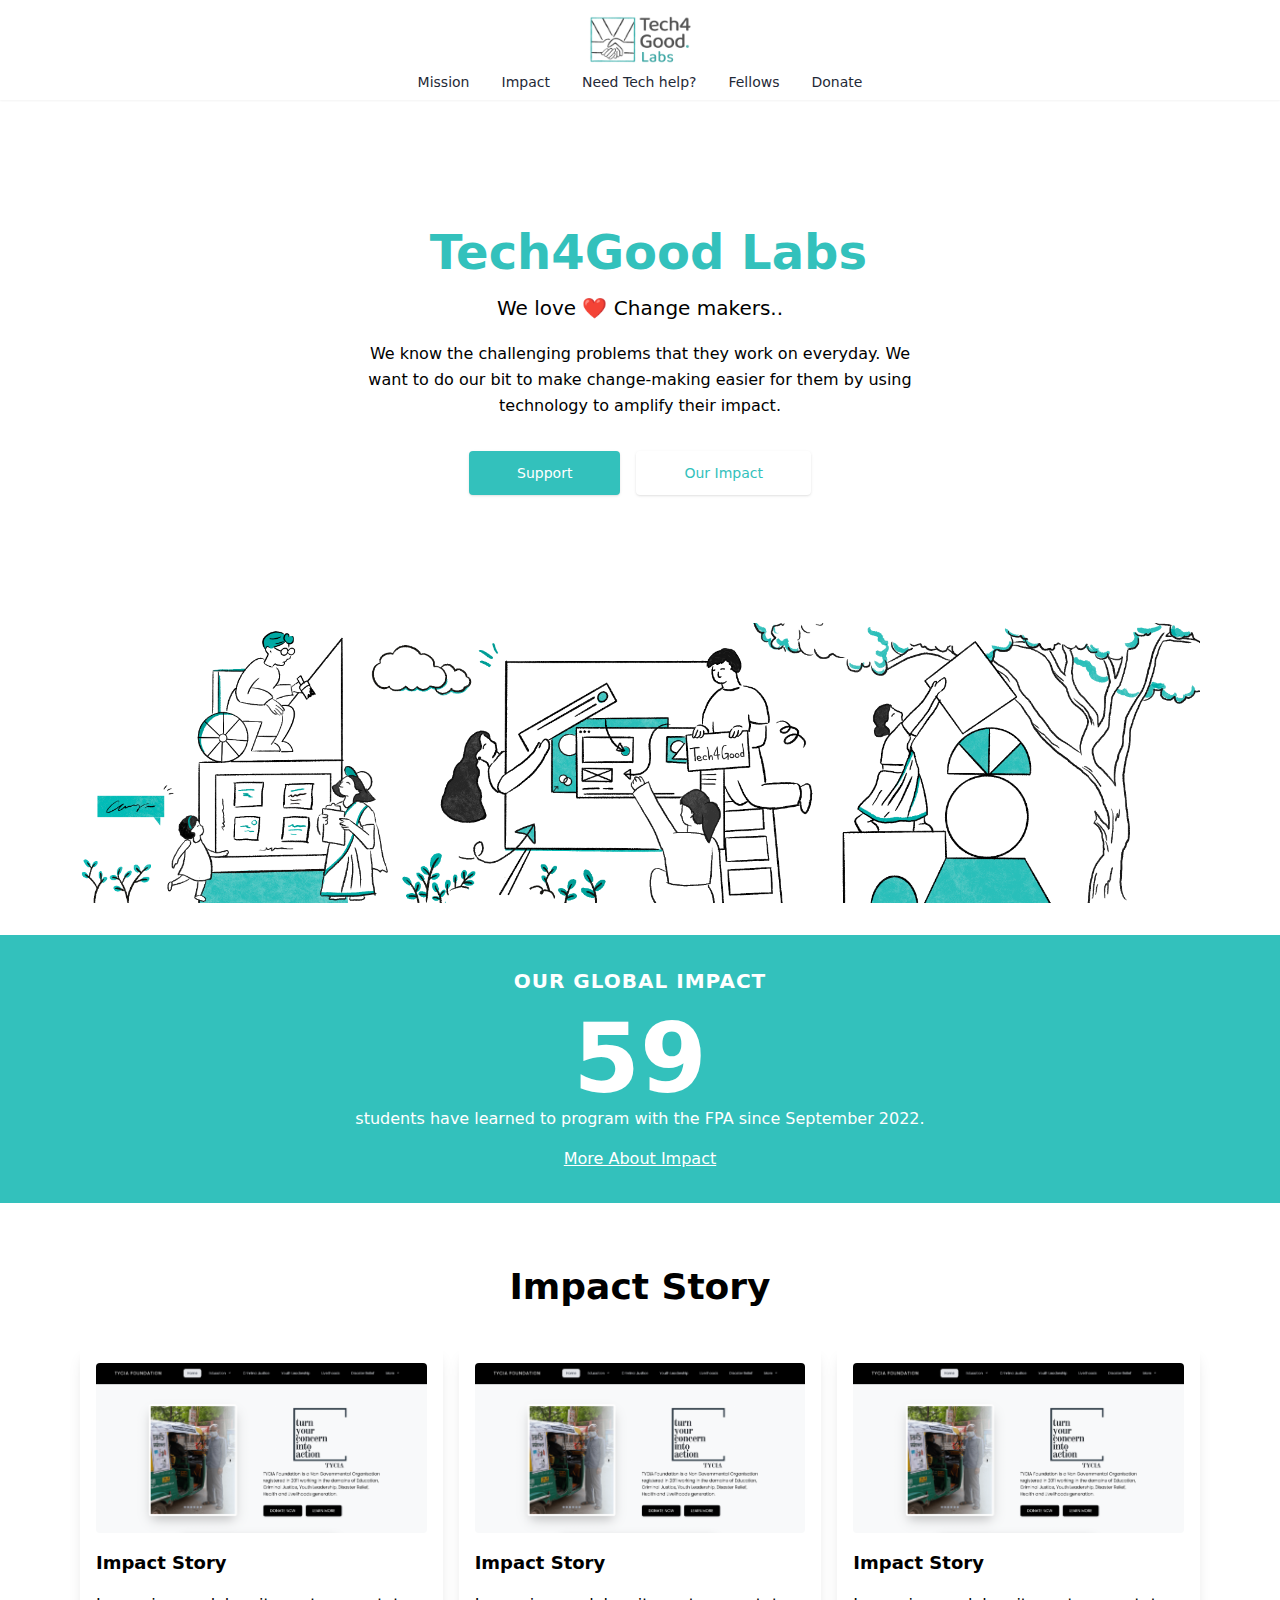
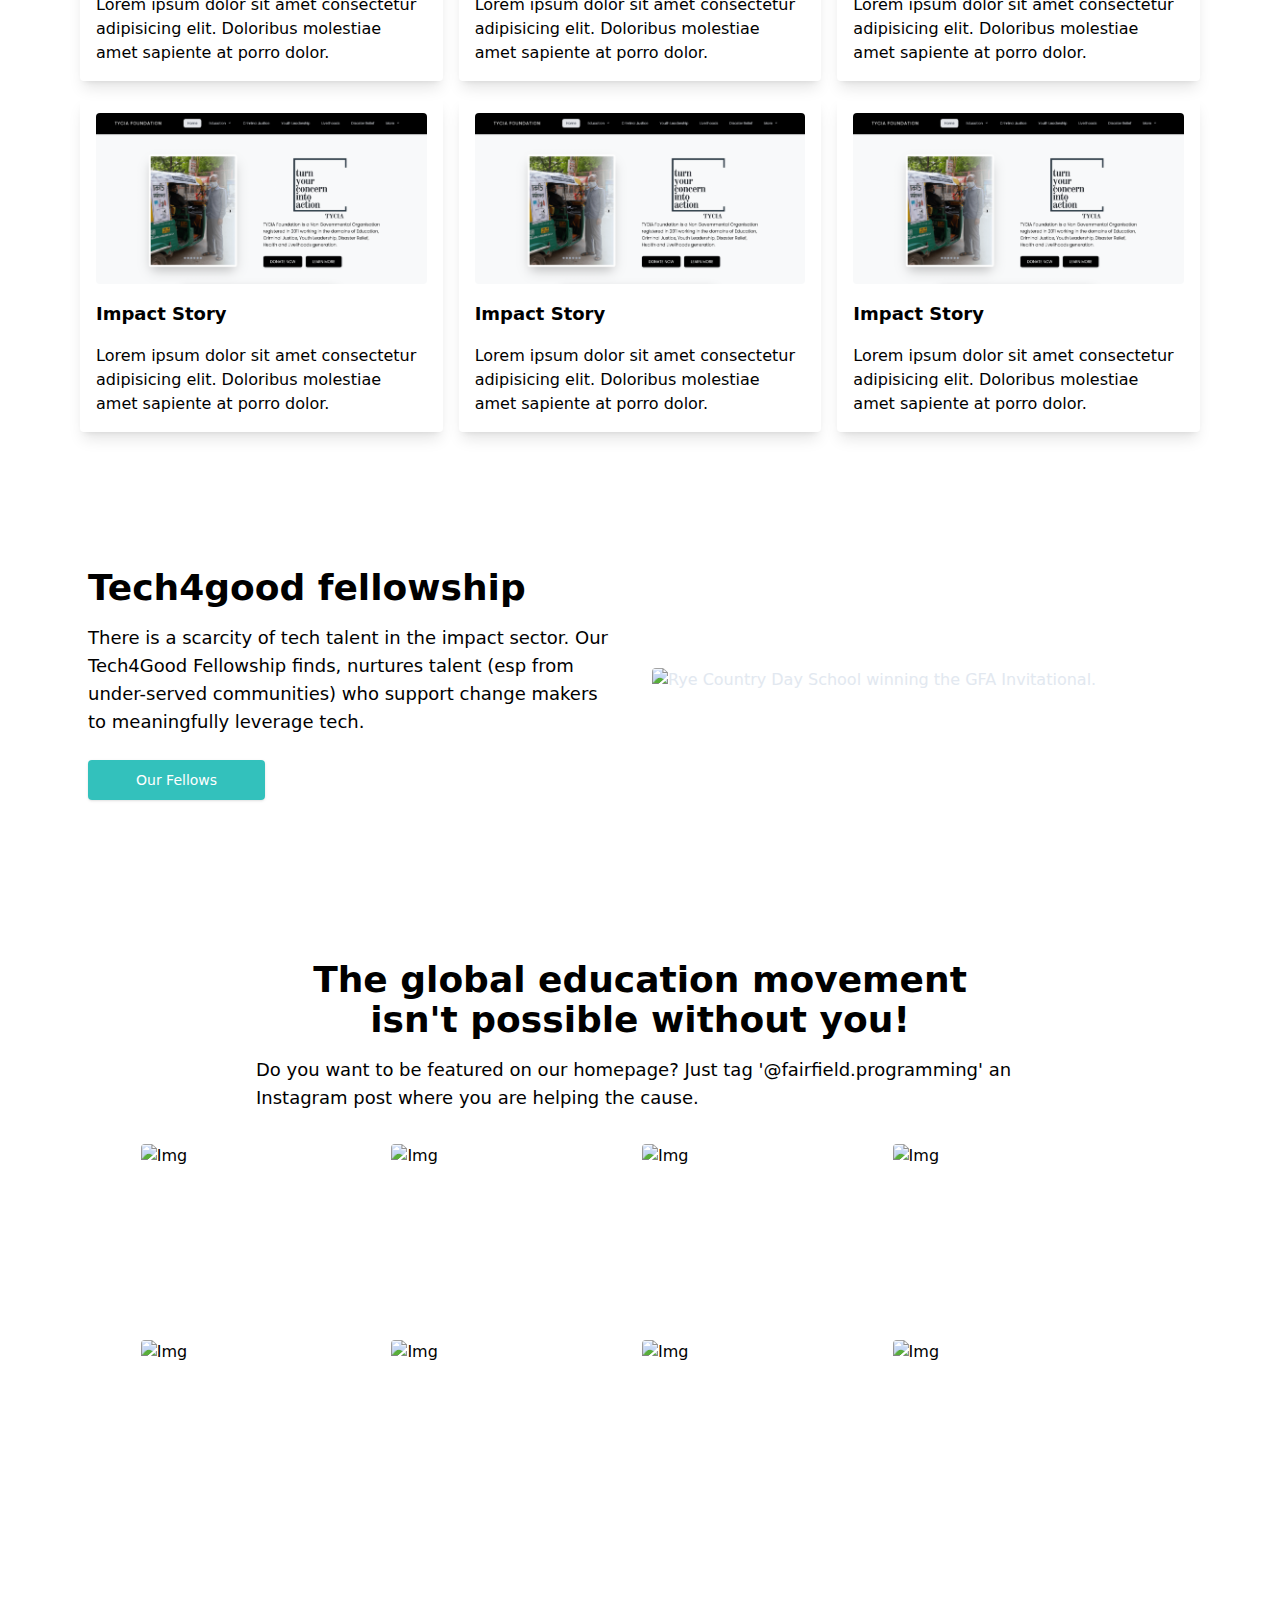
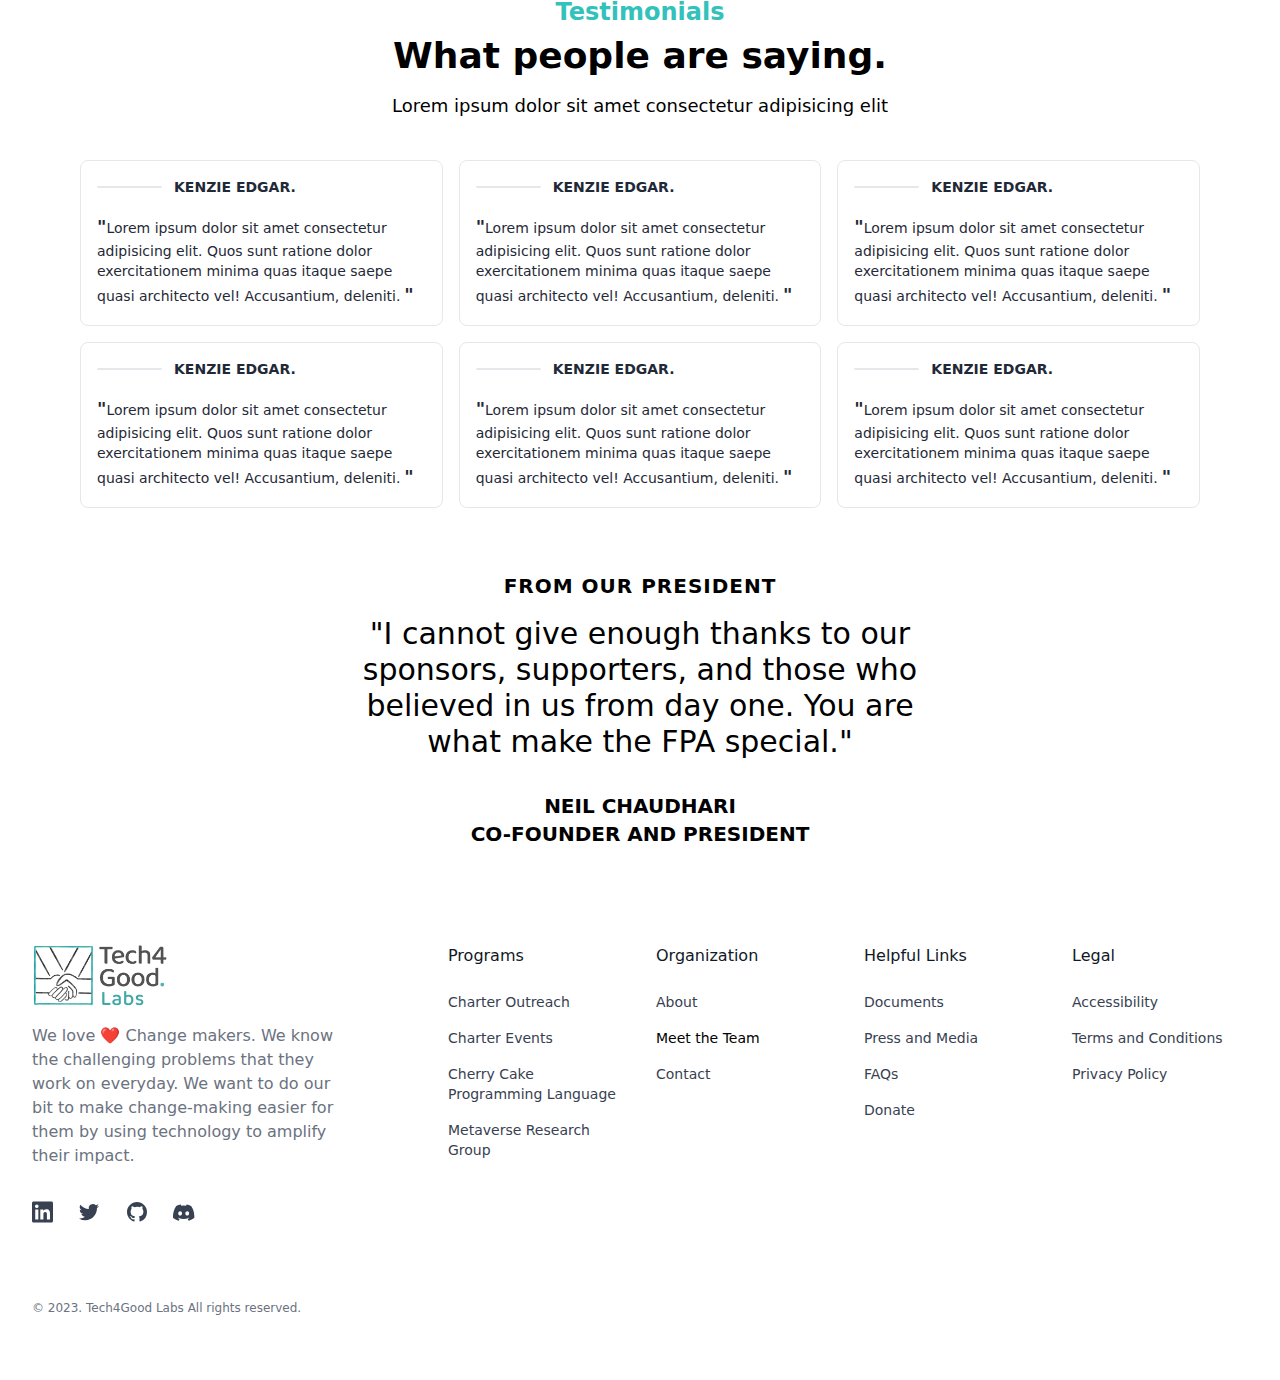
==== commit f05ae3ff: "footer section and hero section" ====
--- a/index.html
+++ b/index.html
@@ -53,14 +53,14 @@
         <section class="py-16">
           <div class="mx-auto max-w-screen-xl px-4 py-16 lg:flex  lg:items-center">
             <div class="mx-auto max-w-xl text-center">
-              <h1 class="text-3xl font-extrabold sm:text-4xl ">Hello, Welcome to
+              <h1 class="text-3xl font-extrabold sm:text-4xl ">
                 <strong class="font-extrabold text-active sm:block sm:text-5xl text-3xl">&nbsp;Tech4Good Labs</strong>
               </h1>
-              <p class="mt-4 sm:text-xl sm:leading-relaxed">We love ❤️ Change makers.</p>
-              <p class="mt-4 sm:text-lg sm:leading-relaxed">We partner with change makers who are addressing complex
-                societal issues & through a structured, inclusive process by engaging with all stakeholders, find &
-                implement simple tech solutions to better serve the communities they work with. To enable collaboration
-                & impact.</p>
+              <p class="mt-4 sm:text-xl sm:leading-relaxed">We love ❤️ Change makers..</p>
+              <p class="mt-4 sm:text-lg sm:leading-relaxed">We know the challenging problems that they work on everyday.
+
+                We want to do our bit to make change-making easier for them by using technology to amplify their impact.
+              </p>
 
               <div class="mt-8 flex flex-wrap justify-center gap-4">
                 <a class="block w-full rounded bg-active px-12 py-3 text-sm font-medium text-white shadow hover:bg-active focus:outline-none focus:ring active:bg-active sm:w-auto"
@@ -74,7 +74,7 @@
         </section>
         <section class="mb-8">
           <div class="max-w-6xl mx-auto  px-4 grid">
-              <img class="w-full rounded" src="./public/Img/cover_v1.PNG" alt="Tech4GoodImg.">
+            <img class="w-full rounded" src="./public/Img/cover_v1.PNG" alt="Tech4GoodImg.">
 
           </div>
         </section>
@@ -261,7 +261,8 @@
                 <div class="w-full">
                   <p class="text-sm leading-tight"><span
                       class="text-lg leading-none italic font-bold text-gray-400 mr-1">"</span>Lorem ipsum dolor sit
-                    amet consectetur adipisicing elit. Quos sunt ratione dolor exercitationem minima quas itaque saepe quasi architecto vel! Accusantium, 
+                    amet consectetur adipisicing elit. Quos sunt ratione dolor exercitationem minima quas itaque saepe
+                    quasi architecto vel! Accusantium,
                     deleniti.<span class="text-lg leading-none italic font-bold text-gray-400 ml-1">"</span></p>
                 </div>
               </div>
@@ -279,7 +280,8 @@
                 <div class="w-full">
                   <p class="text-sm leading-tight"><span
                       class="text-lg leading-none italic font-bold text-gray-400 mr-1">"</span>Lorem ipsum dolor sit
-                    amet consectetur adipisicing elit. Quos sunt ratione dolor exercitationem minima quas itaque saepe quasi architecto vel! Accusantium, 
+                    amet consectetur adipisicing elit. Quos sunt ratione dolor exercitationem minima quas itaque saepe
+                    quasi architecto vel! Accusantium,
                     deleniti.<span class="text-lg leading-none italic font-bold text-gray-400 ml-1">"</span></p>
                 </div>
               </div>
@@ -297,7 +299,8 @@
                 <div class="w-full">
                   <p class="text-sm leading-tight"><span
                       class="text-lg leading-none italic font-bold text-gray-400 mr-1">"</span>Lorem ipsum dolor sit
-                    amet consectetur adipisicing elit. Quos sunt ratione dolor exercitationem minima quas itaque saepe quasi architecto vel! Accusantium, 
+                    amet consectetur adipisicing elit. Quos sunt ratione dolor exercitationem minima quas itaque saepe
+                    quasi architecto vel! Accusantium,
                     deleniti.<span class="text-lg leading-none italic font-bold text-gray-400 ml-1">"</span></p>
                 </div>
               </div>
@@ -315,7 +318,8 @@
                 <div class="w-full">
                   <p class="text-sm leading-tight"><span
                       class="text-lg leading-none italic font-bold text-gray-400 mr-1">"</span>Lorem ipsum dolor sit
-                    amet consectetur adipisicing elit. Quos sunt ratione dolor exercitationem minima quas itaque saepe quasi architecto vel! Accusantium, 
+                    amet consectetur adipisicing elit. Quos sunt ratione dolor exercitationem minima quas itaque saepe
+                    quasi architecto vel! Accusantium,
                     deleniti.<span class="text-lg leading-none italic font-bold text-gray-400 ml-1">"</span></p>
                 </div>
               </div>
@@ -333,7 +337,8 @@
                 <div class="w-full">
                   <p class="text-sm leading-tight"><span
                       class="text-lg leading-none italic font-bold text-gray-400 mr-1">"</span>Lorem ipsum dolor sit
-                    amet consectetur adipisicing elit. Quos sunt ratione dolor exercitationem minima quas itaque saepe quasi architecto vel! Accusantium, 
+                    amet consectetur adipisicing elit. Quos sunt ratione dolor exercitationem minima quas itaque saepe
+                    quasi architecto vel! Accusantium,
                     deleniti.<span class="text-lg leading-none italic font-bold text-gray-400 ml-1">"</span></p>
                 </div>
               </div>
@@ -352,7 +357,8 @@
                 <div class="w-full">
                   <p class="text-sm leading-tight"><span
                       class="text-lg leading-none italic font-bold text-gray-400 mr-1">"</span>Lorem ipsum dolor sit
-                    amet consectetur adipisicing elit. Quos sunt ratione dolor exercitationem minima quas itaque saepe quasi architecto vel! Accusantium, 
+                    amet consectetur adipisicing elit. Quos sunt ratione dolor exercitationem minima quas itaque saepe
+                    quasi architecto vel! Accusantium,
                     deleniti.<span class="text-lg leading-none italic font-bold text-gray-400 ml-1">"</span></p>
                 </div>
               </div>
@@ -387,9 +393,12 @@
           <div>
             <div class="text-teal-600"><img class="h-16" src="public/Img/T4G-Logo.png" alt="Tech4Good">
             </div>
-            <p class="max-w-xs mt-4 text-gray-500 text-base">Our Mission Lorem ipsum dolor sit amet,
-              consectetur adipisicing
-              elit. Quia sapiente doloribus quam quis necessitatibus omnis at?</p>
+            <p class="max-w-xs mt-4 text-gray-500 text-base">We love ❤️ Change makers. We know the challenging problems
+              that they work on
+              everyday.
+
+              We want to do our bit to make change-making easier for them by using technology to amplify their impact.
+            </p>
             <ul class="flex gap-6 mt-8">
               <li>
                 <a class="text-gray-700 transition hover:opacity-75" href="https://www.linkedin.com/company/t4glabs/"
--- a/styles.css
+++ b/styles.css
@@ -694,6 +694,10 @@
     padding-left: 1rem;
     padding-right: 1rem
 }
+.py-24 {
+    padding-bottom: 9rem;
+    padding-top: 9rem
+}
 
 .py-48 {
     padding-bottom: 12rem;
@@ -714,6 +718,7 @@
     padding-bottom: .75rem;
     padding-top: .75rem
 }
+
 
 .px-16 {
     padding-left: 4rem;
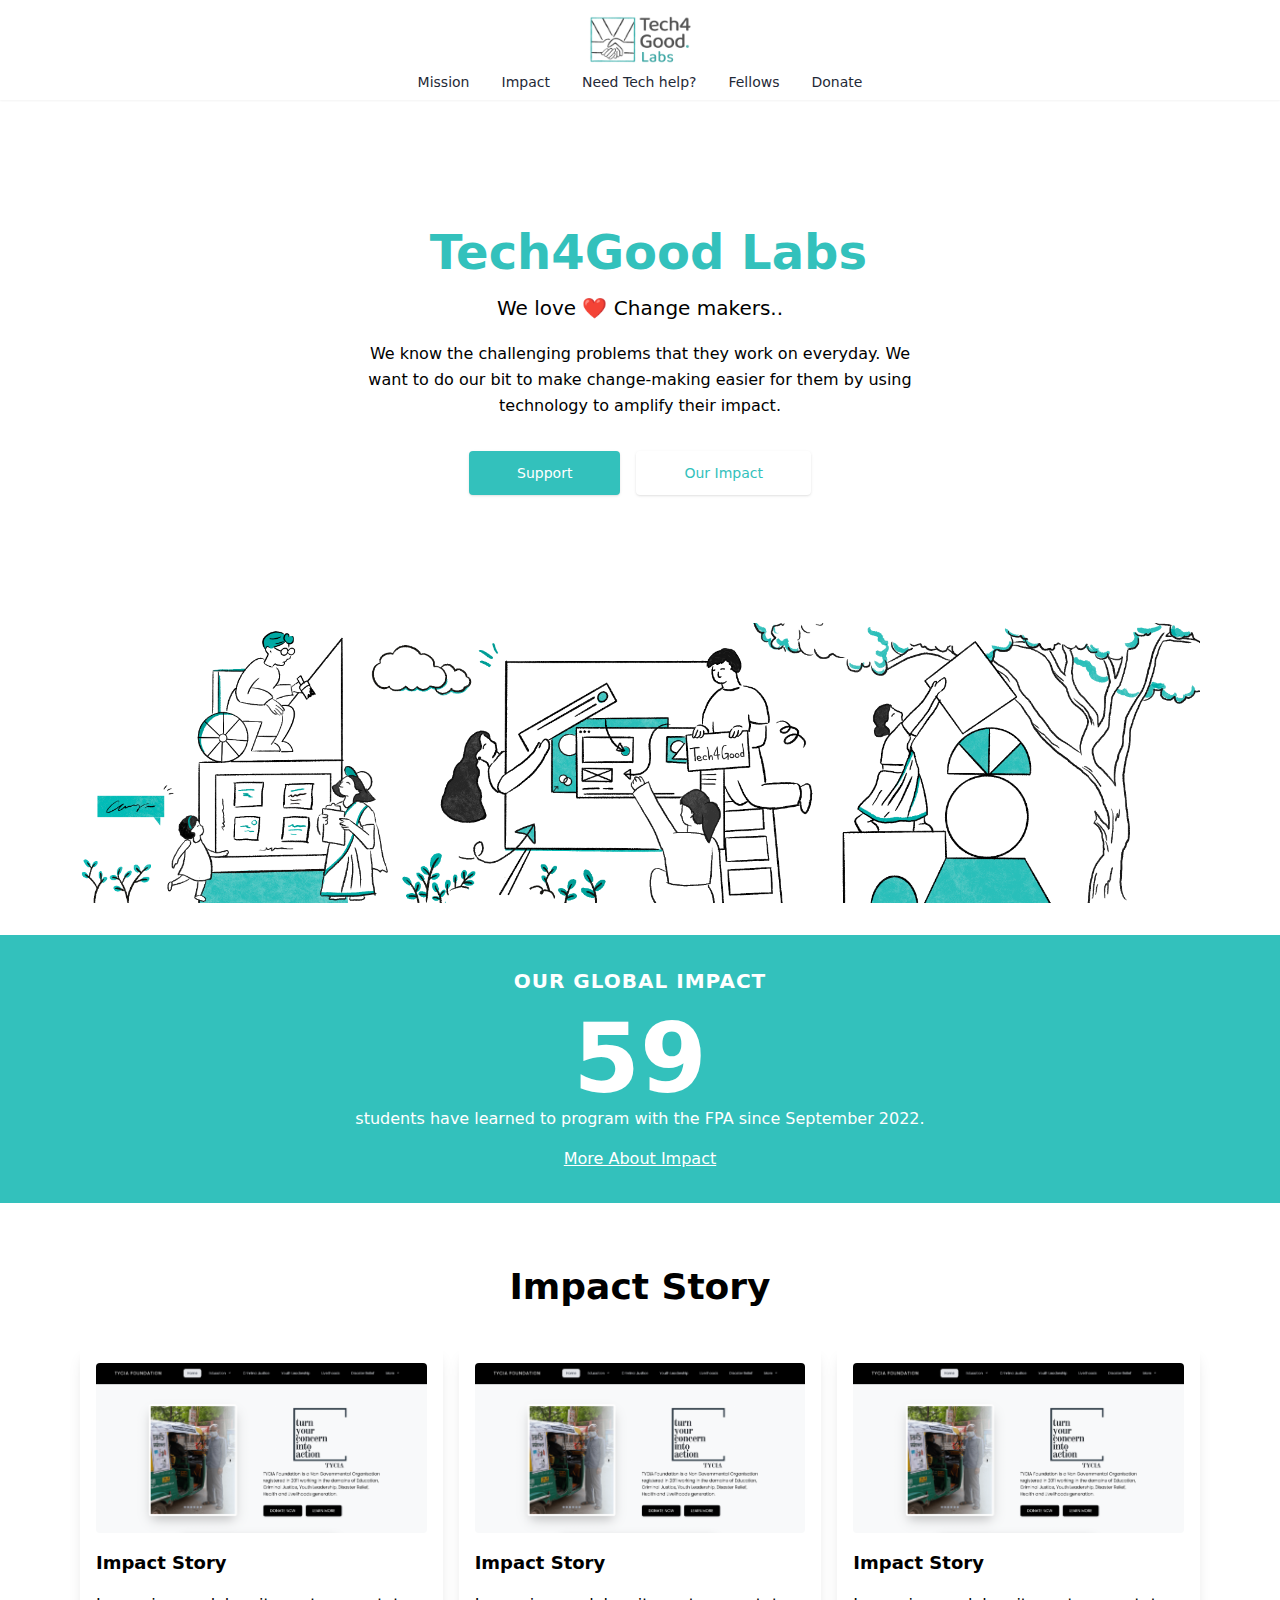
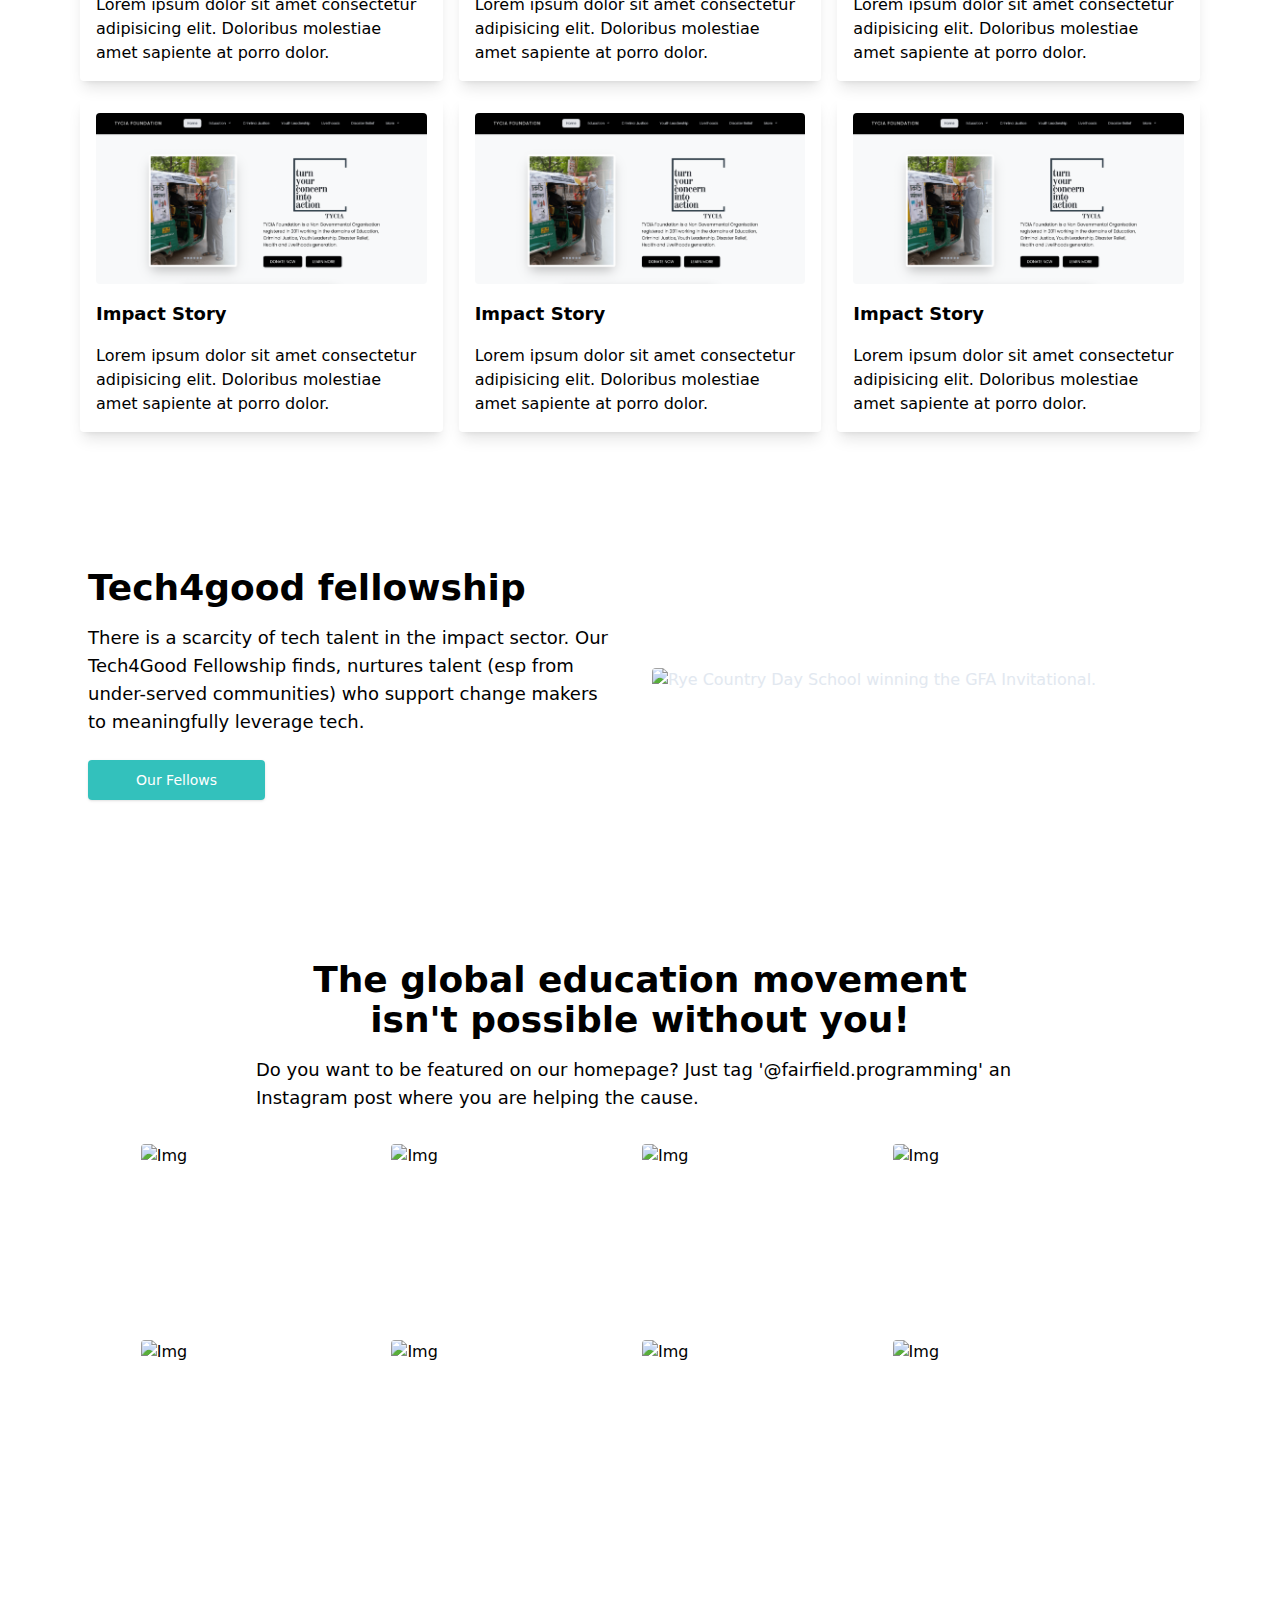
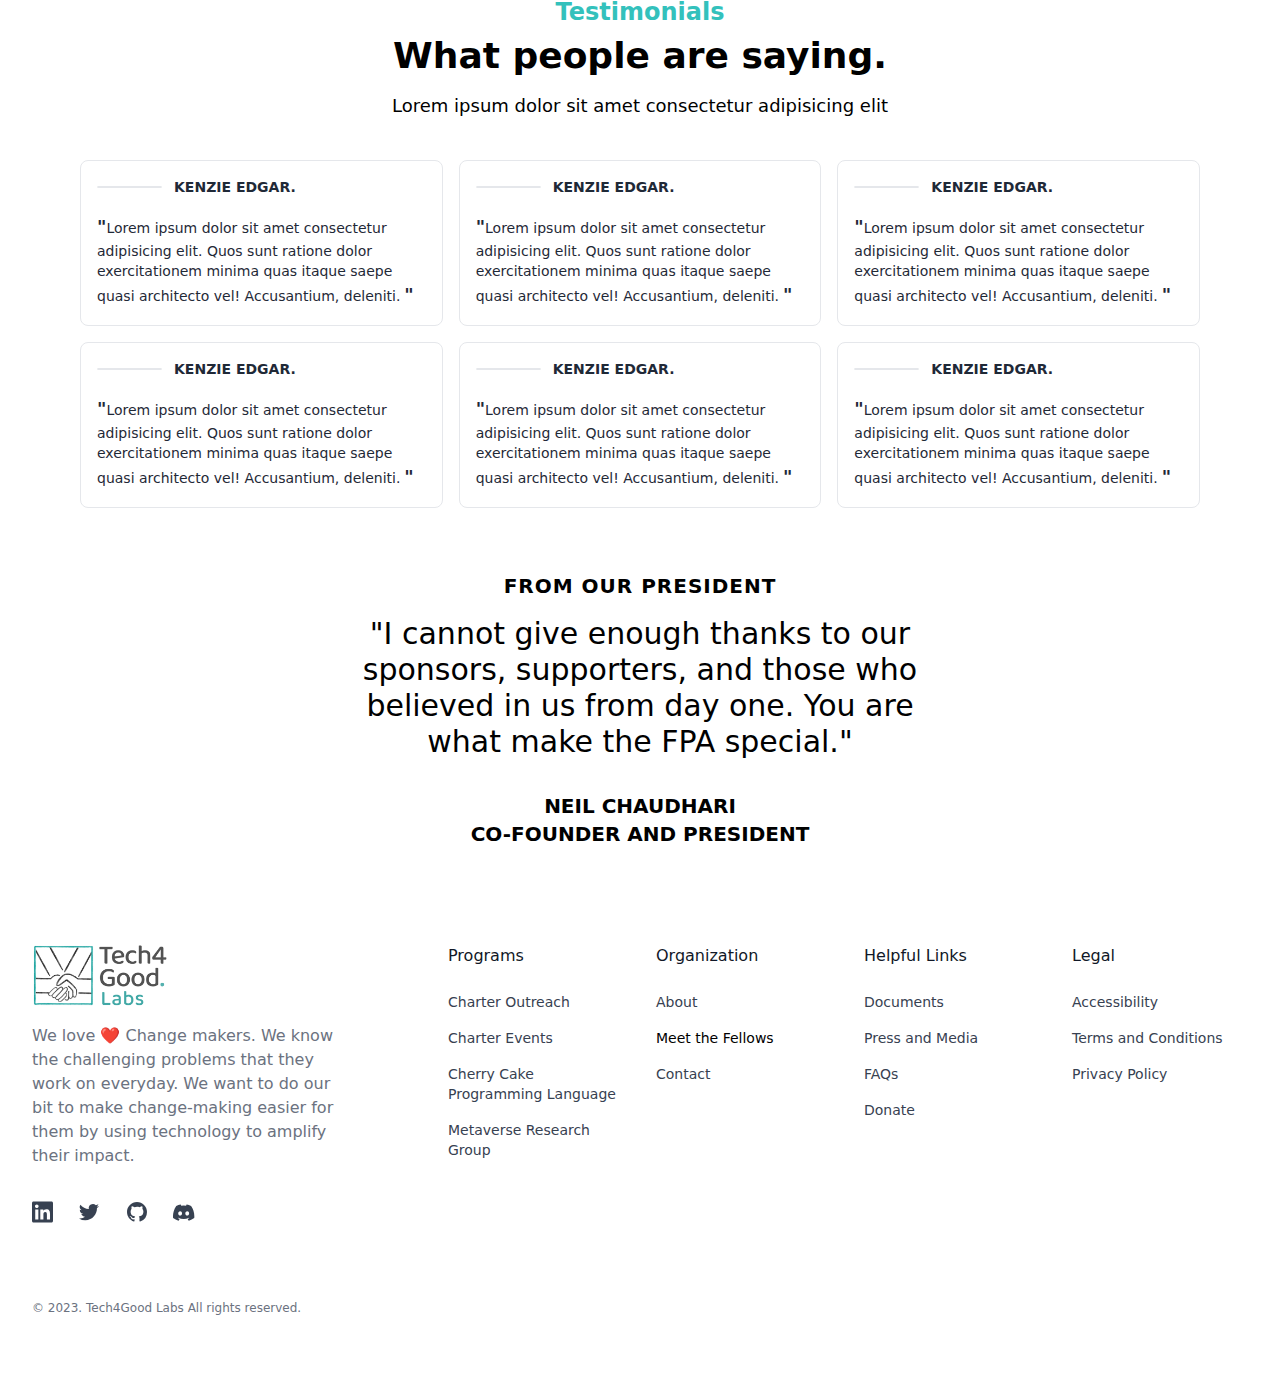
==== commit 6c3c7adf: "footer" ====
--- a/index.html
+++ b/index.html
@@ -458,7 +458,7 @@
               <nav aria-label="Footer Navigation - Organization" class="mt-6">
                 <ul class="space-y-4 text-sm">
                   <li><a class="text-gray-700 transition hover:opacity-75" href="mission.html">About</a></li>
-                  <li><a aria-current="page" class="" href="team.html">Meet the Team</a></li>
+                  <li><a aria-current="page" class="" href="team.html">Meet the Fellows</a></li>
                   <li><a class="text-gray-700 transition hover:opacity-75" href="contact.html">Contact</a></li>
                 </ul>
               </nav>
